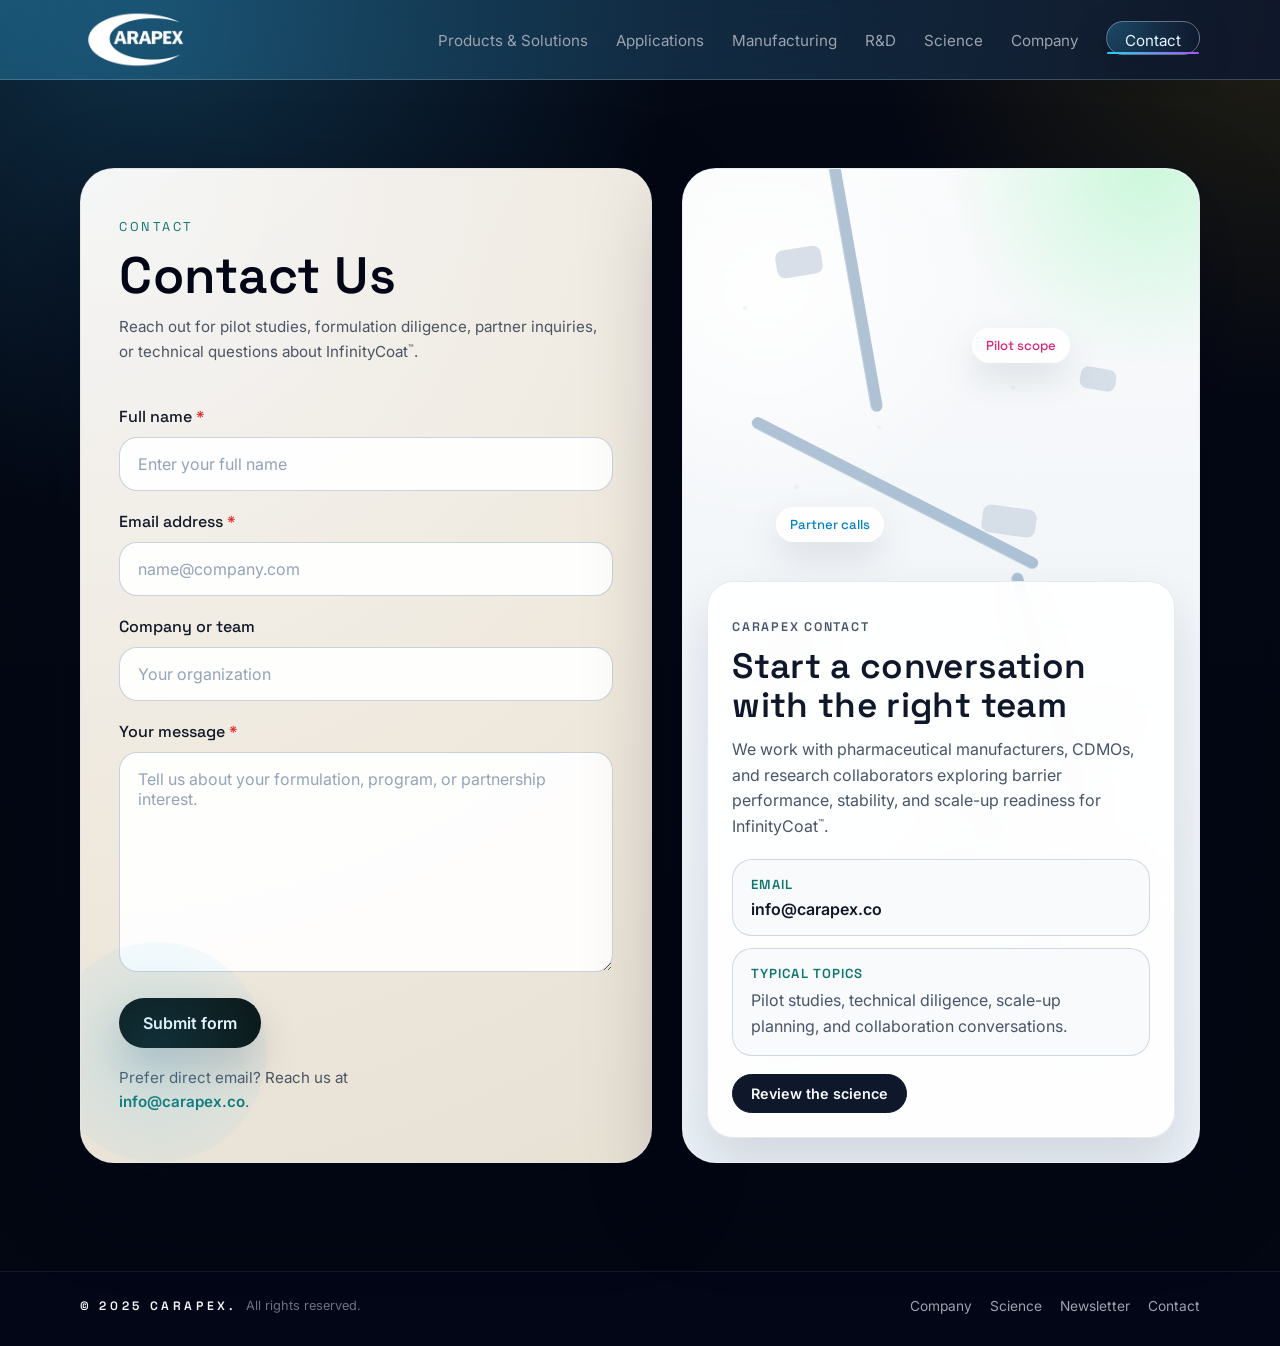
==== contact.html @ 68fe7899 "feat: add standalone contact page" ====
<!DOCTYPE html>
<html lang="en">
<head>
  <meta charset="UTF-8" />
  <title>Contact Carapex</title>
  <meta name="viewport" content="width=device-width, initial-scale=1" />
  <meta
    name="description"
    content="Contact Carapex about InfinityCoat(TM), pilot studies, technical diligence, and partnership conversations."
  />
  <link rel="preconnect" href="https://fonts.googleapis.com" />
  <link rel="preconnect" href="https://fonts.gstatic.com" crossorigin />
  <link href="https://fonts.googleapis.com/css2?family=Space+Grotesk:wght@400;500;600;700&family=Inter:wght@400;500;600;700&display=swap" rel="stylesheet" />
  <link rel="stylesheet" href="styles.css" />
</head>
<body class="contact-page">
  <header class="site-header">
    <div class="header-inner">
      <a href="index.html#landing" class="brand">
        <img src="carapex_logoW.png" alt="Carapex logo" class="brand-mark" />
      </a>

      <nav class="main-nav" aria-label="Primary navigation">
        <button class="menu-toggle" aria-label="Toggle navigation" aria-expanded="false" aria-controls="primary-nav-links">
          <span></span>
          <span></span>
        </button>
        <ul class="nav-links" id="primary-nav-links">
          <li><a href="index.html#products">Products &amp; Solutions</a></li>
          <li><a href="index.html#applications">Applications</a></li>
          <li><a href="index.html#manufacturing">Manufacturing</a></li>
          <li><a href="index.html#rnd">R&amp;D</a></li>
          <li><a href="science.html">Science</a></li>
          <li><a href="index.html#company">Company</a></li>
          <li><a href="contact.html" class="nav-cta is-active" aria-current="page">Contact</a></li>
        </ul>
      </nav>
    </div>
  </header>

  <main>
    <section class="section contact-page-section">
      <div class="container">
        <div class="contact-page-shell">
          <article class="contact-form-panel">
            <p class="eyebrow">Contact</p>
            <h1>Contact Us</h1>
            <p class="section-lead">
              Reach out for pilot studies, formulation diligence, partner inquiries, or technical questions about
              InfinityCoat<span class="trademark">™</span>.
            </p>

            <form
              id="contact-form"
              class="contact-card-form"
              name="contact"
              method="POST"
              data-netlify="true"
              netlify-honeypot="bot-field"
            >
              <input type="hidden" name="form-name" value="contact" />
              <p class="visually-hidden">
                <label for="contact-bot-field">Do not fill out this field</label>
                <input id="contact-bot-field" name="bot-field" type="text" tabindex="-1" autocomplete="off" />
              </p>

              <div class="contact-form-grid">
                <div class="contact-field">
                  <label for="contact-name">Full name <span class="contact-required">*</span></label>
                  <input
                    id="contact-name"
                    name="full-name"
                    type="text"
                    required
                    placeholder="Enter your full name"
                    autocomplete="name"
                  />
                </div>

                <div class="contact-field">
                  <label for="contact-email">Email address <span class="contact-required">*</span></label>
                  <input
                    id="contact-email"
                    name="email"
                    type="email"
                    required
                    placeholder="name@company.com"
                    autocomplete="email"
                  />
                </div>

                <div class="contact-field">
                  <label for="contact-company">Company or team</label>
                  <input
                    id="contact-company"
                    name="company"
                    type="text"
                    placeholder="Your organization"
                    autocomplete="organization"
                  />
                </div>

                <div class="contact-field">
                  <label for="contact-message">Your message <span class="contact-required">*</span></label>
                  <textarea
                    id="contact-message"
                    name="message"
                    required
                    placeholder="Tell us about your formulation, program, or partnership interest."
                  ></textarea>
                </div>
              </div>

              <div class="contact-submit-row">
                <button type="submit" class="contact-submit">Submit form</button>
                <p class="contact-note">
                  Prefer direct email? Reach us at
                  <a href="mailto:info@carapex.co">info@carapex.co</a>.
                </p>
              </div>
            </form>
          </article>

          <aside class="contact-map-panel" aria-label="Contact details and inquiry coverage">
            <div class="contact-map-art" aria-hidden="true">
              <span class="contact-map-road road-a"></span>
              <span class="contact-map-road road-b"></span>
              <span class="contact-map-road road-c"></span>
              <span class="contact-map-road road-d"></span>
              <span class="contact-map-road road-e"></span>

              <span class="contact-map-block block-a"></span>
              <span class="contact-map-block block-b"></span>
              <span class="contact-map-block block-c"></span>
              <span class="contact-map-block block-d"></span>
              <span class="contact-map-block block-e"></span>
              <span class="contact-map-block block-f"></span>
              <span class="contact-map-block block-g"></span>
              <span class="contact-map-block block-h"></span>

              <span class="contact-map-chip chip-a">Pilot scope</span>
              <span class="contact-map-chip chip-b">Partner calls</span>
              <span class="contact-map-chip chip-c">Tech diligence</span>
              <span class="contact-map-chip chip-d">Formulation fit</span>
            </div>

            <div class="contact-map-overlay">
              <p class="contact-map-kicker">Carapex contact</p>
              <h2>Start a conversation with the right team</h2>
              <p>
                We work with pharmaceutical manufacturers, CDMOs, and research collaborators exploring barrier
                performance, stability, and scale-up readiness for InfinityCoat<span class="trademark">™</span>.
              </p>

              <div class="contact-detail-grid">
                <div class="contact-detail-card">
                  <span>Email</span>
                  <a href="mailto:info@carapex.co">info@carapex.co</a>
                </div>

                <div class="contact-detail-card">
                  <span>Typical topics</span>
                  <p>Pilot studies, technical diligence, scale-up planning, and collaboration conversations.</p>
                </div>
              </div>

              <a class="btn-outline contact-map-cta" href="science.html">Review the science</a>
            </div>
          </aside>
        </div>
      </div>
    </section>
  </main>

  <footer class="site-footer">
    <div class="container footer-inner">
      <div class="footer-brand">
        <span class="brand-wordmark">© 2025 Carapex.</span>
        <span class="footer-meta">All rights reserved.</span>
      </div>
      <div class="footer-links">
        <a href="index.html#company">Company</a>
        <a href="science.html">Science</a>
        <a href="index.html#newsletter">Newsletter</a>
        <a href="contact.html" aria-current="page">Contact</a>
      </div>
    </div>
  </footer>

  <script src="script.js"></script>
</body>
</html>
---- styles.css ----
/* ===== Root & Global ===== */

:root {
  --header-height: 80px;

  --bg-page: #0b1020;
  --bg-page-soft: #0f172a;
  --bg-section: #050816;
  --bg-section-soft: #0b1220;

  --bg-card: #020617;
  --bg-card-soft: rgba(15, 23, 42, 0.9);

  --border-subtle: rgba(148, 163, 184, 0.45);
  --border-strong: rgba(148, 163, 184, 0.7);

  --accent: #38bdf8;
  --accent-soft: rgba(56, 189, 248, 0.18);
  --accent-strong: #0ea5e9;

  --text-main: #e5e7eb;
  --text-muted: #9ca3af;
  --text-soft: #6b7280;

  --shadow-soft: 0 18px 45px rgba(15, 23, 42, 0.7);
  --shadow-hero: 0 40px 120px rgba(0, 0, 0, 0.9);

  --radius-lg: 32px;
  --radius-md: 20px;
  --radius-sm: 999px;

  --container-max: 1120px;

  --ease-out: cubic-bezier(0.16, 1, 0.3, 1);
  --ease-in-out: cubic-bezier(0.4, 0, 0.2, 1);
  --duration-fast: 160ms;
  --duration-med: 240ms;
  --duration-slow: 420ms;
}

*,
*::before,
*::after {
  box-sizing: border-box;
}

html,
body {
  margin: 0;
  padding: 0;
  scroll-behavior: smooth;
}

body {
  min-height: 100vh;
  font-family: "Inter", system-ui, -apple-system, BlinkMacSystemFont, sans-serif;
  color: var(--text-main);
  background: radial-gradient(circle at 0 0, #0b1f3b 0, #020617 55%, #000000 100%);
  padding-top: var(--header-height);
}

/* Utility */

/* ===== Micro-interactions ===== */

a,
button,
input {
  transition: transform var(--duration-med) var(--ease-out),
    box-shadow var(--duration-med) var(--ease-out),
    border-color var(--duration-med) var(--ease-out),
    background-color var(--duration-med) var(--ease-out),
    color var(--duration-fast) var(--ease-in-out),
    filter var(--duration-med) var(--ease-out);
}

:focus-visible {
  outline: 2px solid rgba(34, 211, 238, 0.65);
  outline-offset: 3px;
}

@media (hover: hover) and (pointer: fine) {
  .badge:hover {
    transform: translateY(-2px);
    border-color: rgba(226, 232, 240, 0.72);
    filter: brightness(1.06);
  }

  .card:hover {
    transform: translateY(-6px);
    border-color: rgba(34, 211, 238, 0.55);
    box-shadow: 0 22px 56px rgba(15, 23, 42, 0.78);
    filter: brightness(1.04);
  }

  .nav-cta:hover {
    transform: translateY(-1px);
    box-shadow: 0 14px 34px rgba(15, 23, 42, 0.84);
    border-color: rgba(226, 232, 240, 0.75);
    filter: brightness(1.05);
  }

  .hero-dot:hover {
    transform: scale(1.25);
    background: rgba(148, 163, 184, 0.6);
  }

  .btn-primary:hover {
    transform: translateY(-1px);
    filter: brightness(1.05);
  }

  .menu-toggle:hover {
    transform: translateY(-1px);
    border-color: rgba(226, 232, 240, 0.6);
  }

  .footer-links a:hover {
    color: #e5e7eb;
  }

  .contact-form input:hover {
    border-color: rgba(226, 232, 240, 0.7);
  }
}

.nav-links a.is-active {
  color: #e5e7eb;
}

.nav-links a.is-active::after {
  width: 100%;
}

.contact-form input:focus-visible {
  border-color: rgba(34, 211, 238, 0.75);
  box-shadow: 0 0 0 6px rgba(56, 189, 248, 0.14);
}

.btn-primary:active {
  transform: translateY(0);
  filter: brightness(0.98);
}

/* Reduce motion support */
@media (prefers-reduced-motion: reduce) {
  html,
  body {
    scroll-behavior: auto;
  }

  *,
  *::before,
  *::after {
    transition-duration: 1ms !important;
    animation-duration: 1ms !important;
    animation-iteration-count: 1 !important;
  }

  .hero-media,
  .immersive-media {
    --parallax-y: 0px !important;
    transform: scale(1.02) !important;
  }
}


.container {
  width: min(var(--container-max), 100% - 48px);
  margin: 0 auto;
}

.section {
  padding: 96px 0;
}

.section-soft {
  background: radial-gradient(circle at 0 0, rgba(56, 189, 248, 0.14), rgba(15, 23, 42, 0.96));
}

.section:not(.section-soft) {
  background: radial-gradient(circle at 100% 0, rgba(56, 189, 248, 0.12), rgba(2, 6, 23, 1));
}

.eyebrow {
  font-family: "Space Grotesk", system-ui, sans-serif;
  font-size: 0.8rem;
  letter-spacing: 0.19em;
  text-transform: uppercase;
  color: var(--accent);
  margin: 0 0 12px;
}

h1,
h2,
h3 {
  font-family: "Space Grotesk", system-ui, sans-serif;
  font-weight: 600;
  letter-spacing: 0.01em;
  margin: 0;
  color: #f9fafb;
}

h1 {
  font-size: clamp(2.6rem, 4vw, 3.4rem);
  line-height: 1.05;
}

h2 {
  font-size: clamp(1.9rem, 3vw, 2.4rem);
  line-height: 1.1;
}

h3 {
  font-size: 1.1rem;
}

p {
  margin: 0;
  color: var(--text-muted);
  line-height: 1.6;
}

.trademark {
  font-size: 0.6em;
  vertical-align: super;
}

/* ===== Header / Nav ===== */

.site-header {
  position: fixed;
  inset: 0 0 auto 0;
  height: var(--header-height);
  display: flex;
  align-items: center;
  z-index: 100;
  background: radial-gradient(circle at 0 0, rgba(56, 189, 248, 0.32), rgba(15, 23, 42, 0.98));
  backdrop-filter: blur(20px);
  border-bottom: 1px solid rgba(148, 163, 184, 0.35);
}

.header-inner {
  width: min(var(--container-max), 100% - 48px);
  margin: 0 auto;
  display: flex;
  align-items: center;
  justify-content: space-between;
}

.brand {
  display: inline-flex;
  align-items: center;
  gap: 10px;
  text-decoration: none;
}

.brand-mark {
  width: 112px;
  height: auto;
}

.brand-wordmark {
  font-family: "Space Grotesk", system-ui, sans-serif;
  font-weight: 600;
  letter-spacing: 0.3em;
  text-transform: uppercase;
  font-size: 0.76rem;
  color: #f9fafb;
}

.main-nav {
  display: flex;
  align-items: center;
  position: relative;
}

.nav-links {
  list-style: none;
  display: flex;
  gap: 28px;
  align-items: center;
  padding: 0;
  margin: 0;
}

.nav-links a {
  position: relative;
  text-decoration: none;
  font-size: 0.95rem;
  color: var(--text-muted);
  padding-bottom: 4px;
}

.nav-links a::after {
  content: "";
  position: absolute;
  left: 0;
  bottom: 0;
  width: 0;
  height: 2px;
  border-radius: 999px;
  background: linear-gradient(90deg, #22d3ee, #a855f7);
  transition: width 0.18s ease-out;
}

.nav-links a:hover::after,
.nav-links a:focus-visible::after {
  width: 100%;
}

.nav-links a:hover,
.nav-links a:focus-visible {
  color: #e5e7eb;
}

.nav-cta {
  padding: 9px 18px;
  border-radius: 999px;
  border: 1px solid rgba(148, 163, 184, 0.6);
  background: radial-gradient(circle at 0 0, rgba(56, 189, 248, 0.28), rgba(15, 23, 42, 0.98));
  box-shadow: 0 10px 28px rgba(15, 23, 42, 0.7);
  color: #e5f2ff !important;
}

/* Mobile menu toggle */

.menu-toggle {
  display: none;
  flex-direction: column;
  justify-content: center;
  gap: 5px;
  width: 36px;
  height: 36px;
  border-radius: 999px;
  border: 1px solid rgba(148, 163, 184, 0.45);
  background: rgba(15, 23, 42, 0.9);
  cursor: pointer;
  padding: 0;
}

.menu-toggle span {
  display: block;
  height: 2px;
  width: 18px;
  background: #f9fafb;
  border-radius: 999px;
}

/* ===== Landing Hero ===== */

.hero {
  position: relative;
  overflow: hidden;
}

.hero-landing {
  min-height: calc(100vh - var(--header-height));
  background: radial-gradient(circle at 0 0, rgba(56, 189, 248, 0.16), rgba(15, 23, 42, 1));
}

.hero-media {
  position: absolute;
  inset: 0;
  background-image: url("hero_chitin.png");
  background-size: cover;
  background-position: center;
  filter: saturate(1.05) contrast(1.05);
  --parallax-y: 0px;
  will-change: transform;
  transform: translate3d(0, var(--parallax-y), 0) scale(1.02);
  }

.hero-gradient {
  position: absolute;
  inset: 0;
  background:
    radial-gradient(circle at 0 0, rgba(34, 211, 238, 0.16), transparent 55%),
    linear-gradient(90deg, rgba(3, 7, 18, 0.9) 0%, rgba(15, 23, 42, 0.8) 40%, rgba(15, 23, 42, 0.24) 62%, rgba(15, 23, 42, 0.02) 78%);
}

.hero-inner {
  position: relative;
  z-index: 2;
  padding: 72px 0 164px;
  display: flex;
  align-items: center;
}

.hero-main {
  max-width: 540px;
}

.hero-lead {
  margin-top: 16px;
  font-size: 0.98rem;
  max-width: 520px;
}

.hero-badges {
  margin-top: 24px;
  display: flex;
  flex-wrap: wrap;
  gap: 10px;
}

.badge {
  font-size: 0.8rem;
  padding: 7px 12px;
  border-radius: 999px;
  border: 1px solid rgba(148, 163, 184, 0.55);
  background: radial-gradient(circle at 0 0, rgba(56, 189, 248, 0.18), rgba(15, 23, 42, 0.96));
  color: #e5f2ff;
}

/* Hero bottom panel */

.hero-bottom-panel {
  position: absolute;
  left: 0;
  right: 0;
  bottom: 24px;
  pointer-events: none;
}

.hero-bottom-inner {
  display: flex;
  gap: 20px;
  align-items: flex-end;
}

.hero-chip,
.hero-carousel {
  pointer-events: auto;
}

.hero-chip {
  flex: 0 0 32%;
  padding: 18px 18px 20px;
  border-radius: 18px;
  background: rgba(15, 23, 42, 0.96);
  border: 1px solid rgba(148, 163, 184, 0.55);
  box-shadow: var(--shadow-soft);
}

.chip-eyebrow {
  font-family: "Space Grotesk", system-ui, sans-serif;
  font-size: 0.75rem;
  letter-spacing: 0.18em;
  text-transform: uppercase;
  color: var(--accent);
  margin: 0 0 10px;
}

.chip-title {
  font-size: 1.05rem;
  margin: 0 0 4px;
}

.chip-meta {
  font-size: 0.8rem;
  color: var(--text-soft);
}

/* Hero carousel */

.hero-carousel {
  flex: 1;
  padding: 18px 22px 18px;
  border-radius: 20px;
  background: radial-gradient(circle at 0 0, rgba(56, 189, 248, 0.36), rgba(15, 23, 42, 0.96));
  border: 1px solid rgba(148, 163, 184, 0.6);
  box-shadow: var(--shadow-soft);
  position: relative;
  min-height: 138px;
  overflow: hidden;
}

.hero-slide {
  position: absolute;
  inset: 18px 22px 62px;
  opacity: 0;
  transform: translateY(10px);
  transition: opacity 260ms ease-out, transform 260ms ease-out;
}

.hero-slide.active {
  opacity: 1;
  transform: translateY(0);
}

.slide-kicker {
  font-size: 0.78rem;
  letter-spacing: 0.16em;
  text-transform: uppercase;
  color: rgba(226, 232, 240, 0.9);
  margin: 0 0 8px;
}

.hero-slide h3 {
  font-size: 1rem;
  margin-bottom: 4px;
}

.hero-slide p {
  font-size: 0.86rem;
  max-width: 580px;
}

.hero-dots {
  position: absolute;
  right: 18px;
  bottom: 12px;
  display: flex;
  gap: 6px;
}

.hero-dot {
  width: 8px;
  height: 8px;
  border-radius: 999px;
  border: none;
  padding: 0;
  cursor: pointer;
  background: rgba(148, 163, 184, 0.4);
}

.hero-dot.active {
  width: 18px;
  background: linear-gradient(90deg, #22d3ee, #a855f7);
}

/* Scroll indicator */

.scroll-indicator {
  position: absolute;
  left: 50%;
  bottom: 6px;
  transform: translateX(-50%);
  width: 38px;
  height: 54px;
  border-radius: 999px;
  border: 1px solid rgba(148, 163, 184, 0.55);
  box-shadow: 0 18px 40px rgba(0, 0, 0, 0.9);
  background:
    radial-gradient(circle at 50% 0, rgba(56, 189, 248, 0.46), transparent 60%),
    rgba(15, 23, 42, 1);
  display: flex;
  align-items: flex-end;
  justify-content: center;
  text-decoration: none;
}

.scroll-indicator::after {
  content: "";
  width: 9px;
  height: 9px;
  margin-bottom: 10px;
  border-left: 1px solid rgba(148, 163, 184, 0.9);
  border-bottom: 1px solid rgba(148, 163, 184, 0.9);
  transform: rotate(-45deg);
}

/* ===== Section headers & cards ===== */

.section-header {
  text-align: center;
  max-width: 640px;
  margin: 0 auto 40px;
}

.section-header.left {
  text-align: left;
  margin-left: 0;
}

.section-lead {
  margin-top: 12px;
  font-size: 0.95rem;
}

.card-grid {
  display: grid;
  gap: 22px;
}

.card-grid.three-up {
  grid-template-columns: repeat(3, minmax(0, 1fr));
}

.card-grid.four-up {
  grid-template-columns: repeat(4, minmax(0, 1fr));
}

.card {
  will-change: transform;
  padding: 20px 20px 22px;
  border-radius: 20px;
  background: radial-gradient(circle at 0 0, rgba(56, 189, 248, 0.16), rgba(15, 23, 42, 0.96));
  border: 1px solid rgba(148, 163, 184, 0.5);
  box-shadow: 0 16px 40px rgba(15, 23, 42, 0.65);
}

.card h3 {
  margin-bottom: 8px;
}

.card p {
  font-size: 0.9rem;
}

.card ul {
  margin: 14px 0 0;
  padding-left: 18px;
  font-size: 0.86rem;
  color: var(--text-muted);
}

.card li + li {
  margin-top: 4px;
}

/* ===== Immersive stacked heroes (Manufacturing & R&D) ===== */

.stack-section {
  position: relative;
  min-height: calc((100vh - var(--header-height)) * 2);
  background: radial-gradient(circle at 0 0, rgba(56, 189, 248, 0.12), rgba(2, 6, 23, 1));
}

/* Anchor points so the nav can jump to Manufacturing vs R&D within the stack */
.stack-anchor {
  position: absolute;
  left: 0;
  top: 0;
  width: 1px;
  height: 1px;
}

.stack-anchor--second {
  top: calc(100vh - var(--header-height));
}

.stack-pinner {
  position: sticky;
  top: var(--header-height);
  height: calc(100vh - var(--header-height));
  overflow: hidden;
}

.stack-panel {
  position: absolute;
  inset: 0;
  height: 100%;
  width: 100%;
  display: flex;
  align-items: center;
  justify-content: center;
}

.manufacturing-hero {
  z-index: 1;
}

.rnd-hero {
  z-index: 2;
  transform: translateY(100%);
}

.immersive-hero {
  overflow: hidden;
}

.immersive-media {
  position: absolute;
  inset: 0;
  background-size: cover;
  background-position: center;
  filter: saturate(1.05) contrast(1.05);
  --parallax-y: 0px;
  will-change: transform;
  transform: translate3d(0, var(--parallax-y), 0) scale(1.02);
  }

.manufacturing-media {
  background-image: url("group.png");
}

.rnd-media {
  background-image: url("peter.png");
}

.immersive-overlay {
  position: relative;
  width: min(var(--container-max), 100% - 48px);
  margin: 0 auto;
  border-radius: var(--radius-lg);
  background:
    radial-gradient(circle at 0 0, rgba(56, 189, 248, 0.2), transparent 55%),
    linear-gradient(90deg, rgba(2, 6, 23, 0.96) 0%, rgba(2, 6, 23, 0.88) 40%, rgba(15, 23, 42, 0.24) 72%, rgba(15, 23, 42, 0.02) 86%);
  border: 1px solid rgba(148, 163, 184, 0.55);
  box-shadow: var(--shadow-hero);
  overflow: hidden;
}

.immersive-content {
  padding: 58px 60px;
  max-width: 580px;
}

.hero-list {
  margin-top: 18px;
  padding-left: 18px;
  font-size: 0.9rem;
}

.hero-list li + li {
  margin-top: 4px;
}

/* ===== Company ===== */

.company {
  background: radial-gradient(circle at 0 0, rgba(56, 189, 248, 0.16), rgba(15, 23, 42, 1));
}

.company-layout {
  display: grid;
  grid-template-columns: minmax(0, 2.2fr) minmax(0, 1.4fr);
  gap: 36px;
}

.company-main .section-lead + .section-lead {
  margin-top: 10px;
}


/* Collaborations (Company) */

.collab-block {
  margin-top: 26px;
  padding-top: 18px;
  border-top: 1px solid rgba(148, 163, 184, 0.22);
}

.collab-kicker {
  margin: 0 0 12px;
  font-size: 0.78rem;
  letter-spacing: 0.16em;
  text-transform: uppercase;
  color: rgba(148, 163, 184, 0.92);
}

.collab-grid {
  display: grid;
  grid-template-columns: repeat(auto-fit, minmax(240px, 1fr));
  gap: 14px;
}

.collab-card {
  padding: 14px 16px;
  border-radius: 22px;
  background: rgba(2, 6, 23, 0.62);
  border: 1px solid rgba(148, 163, 184, 0.45);
  box-shadow: var(--shadow-soft);
  transition: transform 180ms ease, border-color 180ms ease, box-shadow 180ms ease;
  display: flex;
  align-items: center;
  justify-content: center;
  overflow: hidden;
}

.collab-card img {
  width: 100%;
  height: 86px;
  object-fit: contain;
  border-radius: 16px;
  filter: saturate(0.98) contrast(1.04) brightness(0.98);
}

@media (hover: hover) and (pointer: fine) {
  .collab-card:hover {
    transform: translateY(-4px);
    border-color: rgba(56, 189, 248, 0.65);
    box-shadow: 0 22px 52px rgba(8, 47, 73, 0.55);
    filter: brightness(1.03);
  }
}

.company-panel {
  padding: 20px 20px 24px;
  border-radius: 22px;
  background: radial-gradient(circle at 0 0, rgba(56, 189, 248, 0.18), rgba(15, 23, 42, 0.96));
  border: 1px solid rgba(148, 163, 184, 0.55);
  box-shadow: var(--shadow-soft);
  font-size: 0.92rem;
}

.company-panel p + p {
  margin-top: 10px;
}

.company-contact {
  margin-top: 18px;
  padding-top: 16px;
  border-top: 1px solid rgba(148, 163, 184, 0.25);
  display: flex;
  flex-direction: column;
  gap: 10px;
}

.company-contact-label {
  margin: 0;
  font-size: 0.78rem;
  letter-spacing: 0.16em;
  text-transform: uppercase;
  color: rgba(148, 163, 184, 0.9);
}

.company-contact-link {
  color: #e2f7ff;
  text-decoration: none;
  font-weight: 600;
}

.company-contact-link:hover {
  text-decoration: underline;
}

.company-actions {
  display: flex;
  gap: 10px;
  flex-wrap: wrap;
  margin-top: 6px;
}

.btn-outline {
  padding: 10px 18px;
  border-radius: 999px;
  border: 1px solid rgba(148, 163, 184, 0.7);
  background: rgba(2, 6, 23, 0.15);
  color: #e5f2ff;
  text-decoration: none;
  font-weight: 600;
  font-size: 0.9rem;
  display: inline-flex;
  align-items: center;
  justify-content: center;
  cursor: pointer;
}

.btn-outline:hover {
  background: rgba(56, 189, 248, 0.1);
  border-color: rgba(56, 189, 248, 0.75);
}

.btn-primary.btn-small,
.btn-outline.btn-small {
  padding: 9px 14px;
  font-size: 0.85rem;
}

.team-block {
  margin-top: 56px;
}

.team-heading {
  display: flex;
  align-items: flex-end;
  justify-content: space-between;
  gap: 18px;
  margin-bottom: 18px;
}

.team-heading h3 {
  margin: 0;
  font-size: 1.6rem;
  letter-spacing: -0.02em;
}

.team-grid {
  display: grid;
  grid-template-columns: repeat(4, minmax(0, 1fr));
  gap: 16px;
}

.team-card {
  border-radius: 22px;
  overflow: hidden;
  background: rgba(2, 6, 23, 0.65);
  border: 1px solid rgba(148, 163, 184, 0.45);
  box-shadow: var(--shadow-soft);
  transition: transform 180ms ease, border-color 180ms ease, box-shadow 180ms ease;
}

.team-card:hover {
  transform: translateY(-4px);
  border-color: rgba(56, 189, 248, 0.65);
  box-shadow: 0 22px 52px rgba(8, 47, 73, 0.55);
}

.team-photo {
  position: relative;
  aspect-ratio: 4 / 5;
  background: radial-gradient(circle at 30% 20%, rgba(56, 189, 248, 0.22), rgba(2, 6, 23, 0.9));
}

.team-photo img {
  width: 100%;
  height: 100%;
  object-fit: cover;
  object-position: var(--pos, 50% 58%);
  filter: saturate(0.92) contrast(1.05) brightness(0.98);
  transform: scale(1.02);
}

.team-photo::after {
  content: "";
  position: absolute;
  inset: 0;
  background: linear-gradient(180deg, rgba(2, 6, 23, 0.08) 0%, rgba(2, 6, 23, 0.35) 100%);
}

.team-meta {
  position: relative;
  padding: 14px 16px 16px;
  display: flex;
  flex-direction: column;
  gap: 4px;
}

.team-name {
  margin: 0;
  font-weight: 600;
  color: #f1f5f9;
  font-size: 0.98rem;
}

.team-role {
  margin: 0;
  font-size: 0.78rem;
  letter-spacing: 0.14em;
  text-transform: uppercase;
  color: rgba(148, 163, 184, 0.9);
}

/* ===== Newsletter ===== */

.newsletter {
  background: radial-gradient(circle at 0 0, rgba(56, 189, 248, 0.18), rgba(15, 23, 42, 1));
}

.newsletter-layout {
  display: flex;
  align-items: center;
  justify-content: space-between;
  gap: 34px;
}

.newsletter-main {
  max-width: 560px;
}

.newsletter-form {
  width: min(520px, 100%);
}

.newsletter-fields {
  display: flex;
  gap: 12px;
  align-items: center;
}

.newsletter-form input {
  flex: 1;
  min-width: 220px;
  padding: 11px 14px;
  border-radius: 999px;
  border: 1px solid rgba(148, 163, 184, 0.7);
  background: rgba(15, 23, 42, 0.92);
  color: #e5f2ff;
  font-size: 0.9rem;
}

.newsletter-form input::placeholder {
  color: rgba(148, 163, 184, 0.9);
}

.newsletter-note {
  margin-top: 10px;
  font-size: 0.8rem;
  color: rgba(148, 163, 184, 0.88);
}

.btn-primary {
  padding: 10px 18px;
  border-radius: 999px;
  border: none;
  cursor: pointer;
  background: linear-gradient(135deg, #22d3ee, #a855f7);
  color: #0b1020;
  font-weight: 600;
  font-size: 0.9rem;
  box-shadow: 0 18px 40px rgba(8, 47, 73, 0.9);
}

/* ===== Footer ===== */

.site-footer {
  padding: 26px 0 32px;
  background: #020617;
  border-top: 1px solid rgba(15, 23, 42, 1);
}

.footer-inner {
  display: flex;
  align-items: center;
  justify-content: space-between;
  gap: 24px;
}

.footer-brand {
  display: flex;
  flex-wrap: wrap;
  gap: 10px;
  align-items: baseline;
}

.footer-meta {
  font-size: 0.8rem;
  color: var(--text-soft);
}

.footer-links {
  display: flex;
  gap: 18px;
}

.footer-links a {
  text-decoration: none;
  font-size: 0.86rem;
  color: var(--text-muted);
}

/* ===== Accessibility helpers ===== */

.visually-hidden {
  position: absolute;
  width: 1px;
  height: 1px;
  padding: 0;
  margin: -1px;
  overflow: hidden;
  clip: rect(0, 0, 0, 0);
  white-space: nowrap;
  border: 0;
}

/* ===== Science page ===== */

.science-page {
  --science-border: rgba(148, 163, 184, 0.28);
  --science-border-strong: rgba(125, 211, 252, 0.48);
  --science-gridline: rgba(125, 211, 252, 0.06);
  --science-text: #dbe7f5;
  --science-text-soft: #a9bbcf;
}

.science-page .science-hero,
.science-page #why-chitin,
.science-page #comparison,
.science-page #research-pillars,
.science-page #research-library,
.science-page #validation-status,
.science-page #references {
  position: relative;
  overflow: hidden;
}

.science-page .science-hero .container,
.science-page #why-chitin .container,
.science-page #comparison .container,
.science-page #research-pillars .container,
.science-page #research-library .container,
.science-page #validation-status .container,
.science-page #references .container {
  position: relative;
  z-index: 1;
}

.science-page .science-hero {
  background:
    radial-gradient(circle at 0 0, rgba(56, 189, 248, 0.22), transparent 38%),
    linear-gradient(180deg, rgba(2, 6, 23, 0.98), rgba(1, 4, 14, 0.94));
}

.science-page .science-hero::before {
  content: "";
  position: absolute;
  inset: 0;
  background:
    repeating-linear-gradient(90deg, transparent 0 72px, var(--science-gridline) 72px 73px),
    repeating-linear-gradient(180deg, transparent 0 72px, var(--science-gridline) 72px 73px);
  opacity: 0.65;
  pointer-events: none;
}

.science-page .science-hero::after,
.science-page #research-library::before,
.science-page #validation-status::before {
  content: "";
  position: absolute;
  inset: auto;
  width: 420px;
  height: 420px;
  border-radius: 50%;
  background: radial-gradient(circle, rgba(34, 211, 238, 0.12), transparent 68%);
  filter: blur(10px);
  pointer-events: none;
}

.science-page .science-hero::after {
  top: -140px;
  right: -90px;
}

.science-page #research-library::before {
  top: 90px;
  right: -180px;
}

.science-page #validation-status::before {
  bottom: -180px;
  left: -120px;
}

.science-page .science-hero h1,
.science-page .science-hero .section-lead,
.science-page .science-hero p:not(.eyebrow) {
  max-width: 72ch;
}

.science-page .science-hero .section-lead {
  font-size: 1.02rem;
  color: var(--science-text);
}

.science-page .science-hero p:not(.eyebrow) {
  color: var(--science-text-soft);
}

.science-page .science-evidence-strip {
  display: grid;
  grid-template-columns: repeat(3, minmax(0, 1fr));
  gap: 18px;
  margin-top: 34px;
}

.science-page .science-evidence-card,
.science-page .science-card,
.science-page .library-entry {
  position: relative;
  overflow: hidden;
  transition: transform var(--duration-med) var(--ease-out),
    border-color var(--duration-med) var(--ease-out),
    box-shadow var(--duration-med) var(--ease-out),
    filter var(--duration-med) var(--ease-out);
}

.science-page .science-evidence-card {
  padding: 24px 22px;
  border-radius: 26px;
  background:
    linear-gradient(180deg, rgba(9, 18, 37, 0.96), rgba(2, 8, 20, 0.96)),
    radial-gradient(circle at 0 0, rgba(56, 189, 248, 0.16), transparent 55%);
  border: 1px solid var(--science-border);
  box-shadow: 0 22px 52px rgba(2, 8, 20, 0.6);
}

.science-page .science-evidence-card::before,
.science-page .science-card::before,
.science-page .library-entry::before {
  content: "";
  position: absolute;
  inset: 0 0 auto;
  height: 1px;
  background: linear-gradient(90deg, rgba(34, 211, 238, 0), rgba(34, 211, 238, 0.82), rgba(34, 211, 238, 0));
}

.science-page .science-evidence-card h2 {
  font-size: 1rem;
  letter-spacing: 0.08em;
  text-transform: uppercase;
  margin-bottom: 12px;
}

.science-page .science-evidence-card p,
.science-page .science-card p,
.science-page .science-card li,
.science-page .comparison-matrix td,
.science-page .library-entry p,
.science-page .library-entry li,
.science-page .references-list li {
  color: var(--science-text-soft);
}

.science-page .science-evidence-card span,
.science-page .science-card span,
.science-page .comparison-matrix span,
.science-page .library-entry span {
  color: #7dd3fc;
}

.science-page .science-mechanism {
  margin: 36px 0 0;
  padding: 30px;
  border-radius: 32px;
  border: 1px solid var(--science-border);
  background:
    linear-gradient(145deg, rgba(8, 17, 34, 0.96), rgba(2, 8, 20, 0.95)),
    radial-gradient(circle at 100% 0, rgba(34, 211, 238, 0.12), transparent 50%);
  box-shadow: 0 32px 72px rgba(2, 8, 20, 0.62);
  display: grid;
  grid-template-columns: minmax(0, 1.15fr) minmax(280px, 0.85fr);
  gap: 22px 28px;
  align-items: start;
}

.science-page .science-mechanism > * {
  min-width: 0;
}

.science-page .mechanism-shell {
  position: relative;
  min-height: 320px;
  display: grid;
  place-items: center;
  padding: 28px;
  border-radius: 28px;
  background:
    linear-gradient(180deg, rgba(10, 18, 38, 0.94), rgba(3, 9, 21, 0.96)),
    repeating-linear-gradient(90deg, transparent 0 28px, var(--science-gridline) 28px 29px),
    repeating-linear-gradient(180deg, transparent 0 28px, var(--science-gridline) 28px 29px);
  border: 1px solid rgba(148, 163, 184, 0.22);
}

.science-page .mechanism-shell::before {
  content: "";
  position: absolute;
  inset: 12% 18%;
  border: 1px dashed rgba(125, 211, 252, 0.18);
  border-radius: 50%;
}

.science-page .mechanism-barrier {
  position: relative;
  width: min(340px, 100%);
  aspect-ratio: 1;
  border-radius: 50%;
  display: grid;
  place-items: center;
  padding: 34px;
  border: 1px dashed rgba(125, 211, 252, 0.42);
  background:
    radial-gradient(circle, rgba(56, 189, 248, 0.18), rgba(8, 17, 34, 0.18) 60%, rgba(2, 8, 20, 0.05) 100%);
  box-shadow: inset 0 0 0 24px rgba(14, 165, 233, 0.08), 0 28px 60px rgba(2, 8, 20, 0.4);
}

.science-page .mechanism-barrier p,
.science-page .mechanism-core p {
  font-family: "Space Grotesk", system-ui, sans-serif;
  letter-spacing: 0.05em;
  text-align: center;
}

.science-page .mechanism-barrier > p {
  font-size: 0.8rem;
  text-transform: uppercase;
  color: #dff4ff;
}

.science-page .mechanism-core {
  width: 56%;
  aspect-ratio: 1;
  border-radius: 50%;
  display: grid;
  place-items: center;
  padding: 20px;
  border: 1px solid rgba(148, 163, 184, 0.3);
  background: linear-gradient(180deg, rgba(15, 23, 42, 0.96), rgba(30, 41, 59, 0.9));
  box-shadow: 0 18px 38px rgba(2, 8, 20, 0.42);
}

.science-page .mechanism-core p {
  font-size: 0.74rem;
  color: var(--text-main);
}

.science-page .mechanism-flows {
  display: grid;
  gap: 14px;
}

.science-page .mechanism-flow {
  position: relative;
  padding: 18px 18px 18px 52px;
  border-radius: 22px;
  background: rgba(7, 16, 34, 0.9);
  border: 1px solid rgba(148, 163, 184, 0.24);
}

.science-page .mechanism-flow::before {
  content: "";
  position: absolute;
  left: 20px;
  top: 23px;
  width: 14px;
  height: 14px;
  border-top: 2px solid rgba(34, 211, 238, 0.9);
  border-right: 2px solid rgba(34, 211, 238, 0.9);
  transform: rotate(45deg);
}

.science-page .mechanism-flow p:first-child {
  font-family: "Space Grotesk", system-ui, sans-serif;
  font-size: 0.78rem;
  letter-spacing: 0.12em;
  text-transform: uppercase;
  color: rgba(191, 219, 254, 0.9);
}

.science-page .mechanism-flow p:last-child {
  margin-top: 8px;
  color: var(--science-text);
  font-size: 0.94rem;
}

.science-page .mechanism-legend,
.science-page .science-mechanism figcaption {
  grid-column: 1 / -1;
}

.science-page .mechanism-legend {
  padding: 16px 18px;
  border-radius: 20px;
  border: 1px solid rgba(148, 163, 184, 0.2);
  background: rgba(2, 8, 20, 0.58);
  color: var(--science-text-soft);
}

.science-page .mechanism-legend strong {
  color: #f8fafc;
}

.science-page .science-mechanism figcaption {
  font-size: 0.82rem;
  color: rgba(148, 163, 184, 0.9);
}

.science-page .science-grid {
  display: grid;
  grid-template-columns: repeat(auto-fit, minmax(240px, 1fr));
  gap: 18px;
  margin-top: 32px;
}

.science-page .science-card {
  padding: 24px 22px;
  border-radius: 24px;
  border: 1px solid var(--science-border);
  background:
    linear-gradient(180deg, rgba(8, 16, 33, 0.92), rgba(2, 8, 20, 0.94)),
    radial-gradient(circle at 100% 0, rgba(34, 211, 238, 0.08), transparent 42%);
  box-shadow: 0 18px 48px rgba(2, 8, 20, 0.54);
}

.science-page .science-card h3 {
  margin-bottom: 10px;
}

.science-page .science-card ul {
  margin: 0;
  padding-left: 18px;
  display: grid;
  gap: 8px;
}

.science-page #research-pillars .science-card h3 {
  font-size: 1rem;
}

.science-page .comparison-matrix {
  margin-top: 30px;
  padding: 10px;
  border-radius: 30px;
  border: 1px solid var(--science-border);
  background:
    linear-gradient(180deg, rgba(7, 14, 30, 0.95), rgba(2, 8, 20, 0.96)),
    radial-gradient(circle at 0 0, rgba(34, 211, 238, 0.1), transparent 35%);
  box-shadow: 0 28px 70px rgba(2, 8, 20, 0.62);
  overflow-x: auto;
  -webkit-overflow-scrolling: touch;
}

.science-page .comparison-matrix table {
  width: 100%;
  min-width: 860px;
  border-collapse: separate;
  border-spacing: 0;
}

.science-page .comparison-matrix th,
.science-page .comparison-matrix td {
  padding: 16px 18px;
  border-bottom: 1px solid rgba(148, 163, 184, 0.16);
  vertical-align: top;
  text-align: left;
}

.science-page .comparison-matrix thead th {
  font-family: "Space Grotesk", system-ui, sans-serif;
  font-size: 0.76rem;
  letter-spacing: 0.14em;
  text-transform: uppercase;
  color: rgba(191, 219, 254, 0.92);
  background: rgba(12, 24, 45, 0.9);
}

.science-page .comparison-matrix thead th:first-child {
  border-top-left-radius: 20px;
}

.science-page .comparison-matrix thead th:last-child {
  border-top-right-radius: 20px;
}

.science-page .comparison-matrix tbody th {
  position: sticky;
  left: 0;
  width: 19ch;
  min-width: 19ch;
  background: linear-gradient(180deg, rgba(8, 16, 33, 0.98), rgba(4, 10, 23, 0.98));
  color: #f8fafc;
  box-shadow: 1px 0 0 rgba(148, 163, 184, 0.16);
}

.science-page .comparison-matrix tbody td:last-child {
  color: #dff4ff;
  font-weight: 500;
}

.science-page .comparison-matrix tbody tr:last-child th,
.science-page .comparison-matrix tbody tr:last-child td {
  border-bottom: none;
}

.science-page .research-library-list {
  display: grid;
  gap: 22px;
  margin-top: 32px;
}

.science-page .library-entry {
  display: grid;
  grid-template-columns: minmax(0, 1.3fr) minmax(320px, 0.92fr);
  gap: 16px 24px;
  align-items: start;
  padding: 28px;
  border-radius: 30px;
  border: 1px solid var(--science-border);
  background:
    linear-gradient(180deg, rgba(8, 16, 33, 0.96), rgba(2, 8, 20, 0.95)),
    radial-gradient(circle at 100% 0, rgba(34, 211, 238, 0.09), transparent 45%);
  box-shadow: 0 26px 68px rgba(2, 8, 20, 0.58);
}

.science-page .library-entry > .eyebrow {
  grid-column: 1 / -1;
  margin-bottom: 0;
}

.science-page .library-entry > h3,
.science-page .library-entry > .library-takeaway,
.science-page .library-entry > .library-support,
.science-page .library-entry > ul {
  grid-column: 1 / 2;
}

.science-page .library-entry > ul {
  margin: 0;
  padding: 0;
  list-style: none;
  display: grid;
  gap: 10px;
}

.science-page .library-entry > ul li {
  position: relative;
  padding-left: 18px;
}

.science-page .library-entry > ul li::before {
  content: "";
  position: absolute;
  left: 0;
  top: 0.72em;
  width: 8px;
  height: 1px;
  background: rgba(125, 211, 252, 0.85);
}

.science-page .library-entry strong {
  color: #f8fafc;
}

.science-page .library-entry object {
  grid-column: 2 / 3;
  grid-row: 2 / span 4;
  display: block;
  width: 100%;
  min-height: 420px;
  border-radius: 24px;
  border: 1px solid rgba(148, 163, 184, 0.22);
  background:
    linear-gradient(180deg, rgba(17, 24, 39, 0.98), rgba(2, 8, 20, 0.98)),
    linear-gradient(90deg, rgba(125, 211, 252, 0.12), rgba(125, 211, 252, 0));
  box-shadow: inset 0 0 0 1px rgba(255, 255, 255, 0.03), 0 20px 48px rgba(2, 8, 20, 0.4);
}

.science-page .library-entry object p {
  margin: 0;
  padding: 14px;
}

.science-page .library-entry object a,
.science-page .library-entry > .library-actions a {
  display: inline-flex;
  align-items: center;
  justify-content: center;
  padding: 11px 16px;
  border-radius: 999px;
  border: 1px solid rgba(125, 211, 252, 0.42);
  background: linear-gradient(135deg, rgba(34, 211, 238, 0.18), rgba(8, 47, 73, 0.3));
  box-shadow: 0 14px 32px rgba(8, 47, 73, 0.35);
  color: #e6f8ff;
  font-weight: 600;
  text-decoration: none;
}

.science-page .library-entry > .library-actions {
  grid-column: 2 / 3;
  margin: 0;
}

.science-page .validation-grid {
  grid-template-columns: repeat(2, minmax(0, 1fr));
}

.science-page .validation-card--supported {
  border-color: rgba(134, 239, 172, 0.22);
}

.science-page .validation-card--in-progress {
  border-color: rgba(252, 211, 77, 0.22);
}

.science-page .validation-card--standard {
  grid-column: 1 / -1;
  display: flex;
  align-items: center;
  min-height: auto;
  padding-top: 20px;
  padding-bottom: 20px;
  background:
    linear-gradient(180deg, rgba(8, 16, 33, 0.78), rgba(2, 8, 20, 0.86)),
    radial-gradient(circle at 100% 0, rgba(34, 211, 238, 0.06), transparent 45%);
}

.science-page .references-list {
  margin: 28px 0 20px;
  padding: 0;
  list-style: none;
  display: grid;
  gap: 14px;
  counter-reset: science-reference;
}

.science-page .references-list li {
  position: relative;
  counter-increment: science-reference;
  padding: 16px 18px 16px 62px;
  border-radius: 22px;
  border: 1px solid rgba(148, 163, 184, 0.18);
  background: rgba(7, 14, 30, 0.72);
}

.science-page .references-list li::before {
  content: counter(science-reference, decimal-leading-zero);
  position: absolute;
  left: 18px;
  top: 17px;
  font-family: "Space Grotesk", system-ui, sans-serif;
  font-size: 0.72rem;
  letter-spacing: 0.16em;
  color: #7dd3fc;
}

.contact-page {
  background:
    radial-gradient(circle at 12% 0, rgba(56, 189, 248, 0.22), rgba(2, 6, 23, 0) 30%),
    radial-gradient(circle at 100% 0, rgba(250, 204, 21, 0.12), rgba(2, 6, 23, 0) 22%),
    linear-gradient(180deg, #040814 0%, #030712 100%);
}

.contact-page .section {
  background: none;
}

.contact-page-section {
  position: relative;
  padding: 88px 0 108px;
}

.contact-page-shell {
  display: grid;
  grid-template-columns: minmax(0, 1.05fr) minmax(0, 0.95fr);
  gap: 30px;
  align-items: stretch;
}

.contact-form-panel,
.contact-map-panel {
  min-height: 760px;
}

.contact-form-panel {
  position: relative;
  overflow: hidden;
  padding: 48px clamp(24px, 3vw, 54px);
  border-radius: 34px;
  background:
    radial-gradient(circle at 0 0, rgba(255, 255, 255, 0.96), rgba(244, 238, 227, 0.98) 56%, rgba(236, 229, 216, 0.98) 100%);
  border: 1px solid rgba(229, 231, 235, 0.8);
  box-shadow: 0 34px 90px rgba(2, 6, 23, 0.42);
}

.contact-form-panel::before {
  content: "";
  position: absolute;
  inset: auto auto 0 -6%;
  width: 220px;
  height: 220px;
  border-radius: 999px;
  background: radial-gradient(circle, rgba(56, 189, 248, 0.18), rgba(56, 189, 248, 0));
  pointer-events: none;
}

.contact-form-panel .eyebrow {
  color: #0f766e;
}

.contact-form-panel h1 {
  color: #020617;
}

.contact-form-panel .section-lead,
.contact-form-panel p {
  color: #4b5563;
}

.contact-card-form {
  margin-top: 42px;
}

.contact-form-grid {
  display: grid;
  gap: 20px;
}

.contact-field {
  display: flex;
  flex-direction: column;
  gap: 10px;
}

.contact-field label {
  font-family: "Space Grotesk", system-ui, sans-serif;
  font-size: 1rem;
  font-weight: 500;
  color: #111827;
}

.contact-required {
  color: #dc2626;
}

.contact-field input,
.contact-field textarea {
  width: 100%;
  padding: 16px 18px;
  border-radius: 18px;
  border: 1px solid rgba(148, 163, 184, 0.5);
  background: rgba(255, 255, 255, 0.92);
  color: #0f172a;
  font: inherit;
  box-shadow: inset 0 1px 0 rgba(255, 255, 255, 0.35);
  transition: border-color var(--duration-med) var(--ease-out),
    box-shadow var(--duration-med) var(--ease-out),
    transform var(--duration-med) var(--ease-out);
}

.contact-field textarea {
  min-height: 220px;
  resize: vertical;
}

.contact-field input::placeholder,
.contact-field textarea::placeholder {
  color: #94a3b8;
}

.contact-field input:hover,
.contact-field textarea:hover {
  border-color: rgba(30, 41, 59, 0.32);
}

.contact-field input:focus-visible,
.contact-field textarea:focus-visible {
  outline: none;
  border-color: rgba(14, 116, 144, 0.72);
  box-shadow: 0 0 0 5px rgba(15, 118, 110, 0.12);
}

.contact-submit-row {
  display: flex;
  align-items: center;
  justify-content: space-between;
  gap: 18px;
  flex-wrap: wrap;
  margin-top: 26px;
}

.contact-submit {
  padding: 15px 24px;
  border: 0;
  border-radius: 999px;
  background: #09110f;
  color: #f8fafc;
  font: inherit;
  font-weight: 600;
  cursor: pointer;
  box-shadow: 0 20px 40px rgba(15, 23, 42, 0.18);
}

.contact-submit:hover {
  background: #0f1b19;
}

.contact-note {
  max-width: 34ch;
  font-size: 0.95rem;
  color: #6b7280;
}

.contact-note a {
  color: #0f766e;
  text-decoration: none;
  font-weight: 600;
}

.contact-note a:hover {
  text-decoration: underline;
}

.contact-map-panel {
  position: relative;
  overflow: hidden;
  border-radius: 34px;
  border: 1px solid rgba(226, 232, 240, 0.55);
  background: linear-gradient(180deg, #f9fbfd 0%, #ecf2f8 100%);
  box-shadow: 0 34px 90px rgba(2, 6, 23, 0.34);
}

.contact-map-art {
  position: absolute;
  inset: 0;
  background:
    radial-gradient(circle at 16% 12%, rgba(255, 255, 255, 0.92), rgba(255, 255, 255, 0) 24%),
    radial-gradient(circle at 90% 0, rgba(187, 247, 208, 0.72), rgba(187, 247, 208, 0) 18%),
    linear-gradient(180deg, rgba(249, 250, 251, 0.92), rgba(235, 241, 247, 0.98));
}

.contact-map-art::before {
  content: "";
  position: absolute;
  inset: 0;
  background-image:
    radial-gradient(circle at 12% 14%, rgba(148, 163, 184, 0.14) 0 2px, transparent 2.5px),
    radial-gradient(circle at 22% 32%, rgba(148, 163, 184, 0.12) 0 2px, transparent 2.5px),
    radial-gradient(circle at 38% 26%, rgba(148, 163, 184, 0.12) 0 2px, transparent 2.5px),
    radial-gradient(circle at 64% 22%, rgba(148, 163, 184, 0.14) 0 2px, transparent 2.5px),
    radial-gradient(circle at 76% 48%, rgba(148, 163, 184, 0.12) 0 2px, transparent 2.5px),
    radial-gradient(circle at 18% 66%, rgba(148, 163, 184, 0.14) 0 2px, transparent 2.5px),
    radial-gradient(circle at 52% 72%, rgba(148, 163, 184, 0.12) 0 2px, transparent 2.5px),
    radial-gradient(circle at 84% 78%, rgba(148, 163, 184, 0.12) 0 2px, transparent 2.5px);
  opacity: 0.8;
}

.contact-map-road,
.contact-map-block,
.contact-map-chip {
  position: absolute;
}

.contact-map-road {
  border-radius: 999px;
  background: rgba(145, 171, 197, 0.7);
  box-shadow: inset 0 -1px 0 rgba(255, 255, 255, 0.25);
}

.contact-map-road.road-a {
  top: 10%;
  left: 6%;
  width: 54%;
  height: 12px;
  transform: rotate(80deg);
}

.contact-map-road.road-b {
  top: 32%;
  left: 10%;
  width: 62%;
  height: 12px;
  transform: rotate(27deg);
}

.contact-map-road.road-c {
  top: 52%;
  right: 5%;
  width: 48%;
  height: 12px;
  transform: rotate(74deg);
}

.contact-map-road.road-d {
  bottom: 16%;
  left: 12%;
  width: 66%;
  height: 12px;
  transform: rotate(-22deg);
}

.contact-map-road.road-e {
  top: 65%;
  left: 40%;
  width: 38%;
  height: 12px;
  transform: rotate(36deg);
}

.contact-map-block {
  background: rgba(203, 213, 225, 0.72);
  border-radius: 8px;
}

.contact-map-block.block-a {
  top: 8%;
  left: 18%;
  width: 46px;
  height: 28px;
  transform: rotate(-9deg);
}

.contact-map-block.block-b {
  top: 20%;
  right: 16%;
  width: 36px;
  height: 22px;
  transform: rotate(10deg);
}

.contact-map-block.block-c {
  top: 34%;
  left: 58%;
  width: 54px;
  height: 28px;
  transform: rotate(8deg);
}

.contact-map-block.block-d {
  top: 46%;
  left: 14%;
  width: 70px;
  height: 38px;
  transform: rotate(-12deg);
}

.contact-map-block.block-e {
  top: 54%;
  right: 14%;
  width: 40px;
  height: 28px;
  transform: rotate(6deg);
}

.contact-map-block.block-f {
  bottom: 28%;
  left: 46%;
  width: 64px;
  height: 36px;
  transform: rotate(-11deg);
}

.contact-map-block.block-g {
  bottom: 18%;
  left: 18%;
  width: 48px;
  height: 28px;
  transform: rotate(4deg);
}

.contact-map-block.block-h {
  bottom: 10%;
  right: 18%;
  width: 44px;
  height: 24px;
  transform: rotate(-8deg);
}

.contact-map-chip {
  padding: 9px 14px;
  border-radius: 999px;
  font-family: "Space Grotesk", system-ui, sans-serif;
  font-size: 0.82rem;
  font-weight: 500;
  background: rgba(255, 255, 255, 0.92);
  box-shadow: 0 16px 34px rgba(71, 85, 105, 0.14);
}

.contact-map-chip.chip-a {
  top: 16%;
  left: 56%;
  color: #db2777;
}

.contact-map-chip.chip-b {
  top: 34%;
  left: 18%;
  color: #0284c7;
}

.contact-map-chip.chip-c {
  bottom: 30%;
  right: 14%;
  color: #7c3aed;
}

.contact-map-chip.chip-d {
  bottom: 16%;
  left: 36%;
  color: #0f766e;
}

.contact-map-overlay {
  position: absolute;
  right: 24px;
  bottom: 24px;
  left: 24px;
  padding: 24px;
  border-radius: 26px;
  background: rgba(255, 255, 255, 0.92);
  backdrop-filter: blur(16px);
  border: 1px solid rgba(226, 232, 240, 0.88);
  box-shadow: 0 24px 50px rgba(15, 23, 42, 0.12);
}

.contact-map-kicker {
  margin-bottom: 10px;
  font-family: "Space Grotesk", system-ui, sans-serif;
  font-size: 0.78rem;
  font-weight: 600;
  letter-spacing: 0.14em;
  text-transform: uppercase;
  color: #0284c7;
}

.contact-map-overlay h2 {
  color: #0f172a;
  font-size: clamp(1.7rem, 2.8vw, 2.2rem);
}

.contact-map-overlay p {
  margin-top: 12px;
  color: #475569;
}

.contact-detail-grid {
  display: grid;
  gap: 12px;
  margin-top: 20px;
}

.contact-detail-card {
  padding: 16px 18px;
  border-radius: 20px;
  background: rgba(248, 250, 252, 0.96);
  border: 1px solid rgba(203, 213, 225, 0.92);
}

.contact-detail-card span {
  display: block;
  margin-bottom: 6px;
  font-family: "Space Grotesk", system-ui, sans-serif;
  font-size: 0.82rem;
  font-weight: 600;
  letter-spacing: 0.08em;
  text-transform: uppercase;
  color: #0f766e;
}

.contact-detail-card a {
  color: #0f172a;
  text-decoration: none;
  font-weight: 600;
}

.contact-detail-card a:hover {
  text-decoration: underline;
}

.contact-detail-card p {
  margin-top: 0;
  color: #475569;
}

.contact-map-cta {
  margin-top: 18px;
  width: fit-content;
  background: #0f172a;
  border-color: #0f172a;
  color: #f8fafc;
}

.contact-map-cta:hover {
  background: #111c32;
  border-color: #111c32;
}

@media (hover: hover) and (pointer: fine) {
  .science-page .science-evidence-card:hover,
  .science-page .science-card:hover,
  .science-page .library-entry:hover {
    transform: translateY(-4px);
    border-color: var(--science-border-strong);
    box-shadow: 0 30px 68px rgba(2, 8, 20, 0.74);
    filter: brightness(1.03);
  }

  .science-page .library-entry object a:hover,
  .science-page .library-entry > .library-actions a:hover {
    border-color: rgba(165, 243, 252, 0.82);
    transform: translateY(-1px);
  }
}

/* ===== Responsive ===== */

@media (max-width: 960px) {
  body {
    padding-top: 72px;
  }

  :root {
    --header-height: 72px;
  }

  .header-inner {
    width: min(var(--container-max), 100% - 32px);
  }

  .nav-links {
    position: absolute;
    inset: calc(100% + 10px) 0 auto auto;
    flex-direction: column;
    align-items: flex-end;
    padding: 14px 16px;
    border-radius: 18px;
    background: radial-gradient(circle at 0 0, rgba(56, 189, 248, 0.3), rgba(15, 23, 42, 0.98));
    border: 1px solid rgba(148, 163, 184, 0.7);
    box-shadow: 0 18px 40px rgba(15, 23, 42, 0.9);
    transform-origin: top right;
    transform: scale(0.96);
    opacity: 0;
    visibility: hidden;
    transition: opacity 160ms ease-out, transform 160ms ease-out;
  }

  .main-nav.open .nav-links {
    opacity: 1;
    visibility: visible;
    transform: scale(1);
  }

  .menu-toggle {
    display: inline-flex;
    margin-left: 12px;
  }

  .nav-links a {
    font-size: 0.9rem;
  }

  .hero-inner {
    padding: 72px 0 170px;
  }

  .hero-main {
    max-width: 100%;
  }

  .hero-bottom-inner {
    flex-direction: column;
    align-items: stretch;
  }

  .hero-chip {
    flex-basis: auto;
  }

  .hero-carousel {
    padding: 16px 16px 16px;
    min-height: 220px;
  }

  
  /* Mobile hero polish: prevent overlap by letting the bottom panel flow below the main copy */
  .hero-landing {
    min-height: calc(100svh - var(--header-height));
  }
  
  .hero-inner {
    padding: 72px 0 32px;
  }
  
  .hero-badges {
    gap: 8px;
    margin-top: 18px;
  }
  
  .badge {
    font-size: 0.78rem;
    padding: 6px 10px;
  }
  
  .hero-bottom-panel {
    position: relative;
    bottom: auto;
    margin-top: 18px;
    padding-bottom: 28px;
    pointer-events: auto;
  }
  
  .hero-bottom-inner {
    gap: 14px;
  }
  
  .hero-chip {
    padding: 16px 16px 18px;
  }
  
  .hero-slide {
    inset: 16px 16px 56px;
  }
  
  .hero-dots {
    right: 14px;
    bottom: 10px;
  }
.stack-panel {
    height: calc(100vh - var(--header-height));
  }

  .immersive-content {
    padding: 40px 26px;
  }

  .company-layout {
    grid-template-columns: minmax(0, 1fr);
  }

  .team-grid {
    grid-template-columns: repeat(2, minmax(0, 1fr));
  }

  .newsletter-layout {
    flex-direction: column;
    align-items: flex-start;
  }

  .newsletter-form {
    width: 100%;
  }

  .newsletter-fields {
    width: 100%;
  }

  .newsletter-fields input {
    flex: 1;
  }

  .science-page .science-evidence-strip {
    grid-template-columns: repeat(2, minmax(0, 1fr));
  }

  .science-page .science-evidence-card--featured {
    grid-column: 1 / -1;
  }

  .science-page .science-mechanism {
    grid-template-columns: minmax(0, 1fr);
  }

  .science-page .library-entry {
    grid-template-columns: minmax(0, 1fr);
  }

  .science-page .library-entry > h3,
  .science-page .library-entry > .library-takeaway,
  .science-page .library-entry > .library-support,
  .science-page .library-entry > ul,
  .science-page .library-entry > object,
  .science-page .library-entry > .library-actions {
    grid-column: 1 / -1;
  }

  .science-page .library-entry > object {
    grid-row: auto;
  }

  .science-page .validation-grid {
    grid-template-columns: minmax(0, 1fr);
  }

  .science-page .validation-card--standard {
    grid-column: auto;
  }

  .contact-page-shell {
    grid-template-columns: minmax(0, 1fr);
  }

  .contact-form-panel,
  .contact-map-panel {
    min-height: 640px;
  }

  .footer-inner {
    flex-direction: column;
    align-items: flex-start;
  }
}

@media (max-width: 720px) {
  .science-page .library-entry object {
    display: none;
  }

  .science-page .library-entry > .library-actions {
    grid-column: 1 / -1;
  }
}

@media (max-width: 640px) {
  .container {
    width: min(var(--container-max), 100% - 28px);
  }

  h1 {
    font-size: 2.2rem;
  }

  .hero-inner {
    padding: 56px 0 24px;
  }

  .hero-bottom-panel {
    bottom: auto;
    margin-top: 14px;
    padding-bottom: 22px;
  }

  
  .hero-carousel {
    padding: 14px 14px 14px;
    min-height: 248px;
  }
  
  .hero-slide {
    inset: 14px 14px 58px;
  }
  
  .hero-dot.active {
    width: 16px;
  }

  .section {
    padding: 72px 0;
  }

  .section-header {
    margin-bottom: 32px;
  }

  .team-grid {
    grid-template-columns: minmax(0, 1fr);
  }

  .newsletter-fields {
    flex-direction: column;
    align-items: stretch;
  }

  .newsletter-fields .btn-primary {
    width: 100%;
  }

  .card-grid.three-up,
  .card-grid.four-up {
    grid-template-columns: minmax(0, 1fr);
  }

  .science-page .science-hero::before,
  .science-page .science-hero::after,
  .science-page #research-library::before,
  .science-page #validation-status::before {
    display: none;
  }

  .science-page .science-evidence-strip,
  .science-page .science-grid {
    grid-template-columns: minmax(0, 1fr);
  }

  .science-page .science-evidence-card--featured {
    grid-column: auto;
  }

  .science-page .science-evidence-card,
  .science-page .science-card,
  .science-page .library-entry {
    padding: 22px 18px;
    border-radius: 24px;
  }

  .science-page .science-mechanism {
    margin-top: 28px;
    padding: 22px 18px;
    gap: 18px;
    border-radius: 26px;
  }

  .science-page .mechanism-shell {
    min-height: 260px;
    padding: 20px;
  }

  .science-page .mechanism-barrier {
    width: min(280px, 100%);
    padding: 26px;
  }

  .science-page .mechanism-flow {
    padding: 16px 16px 16px 46px;
  }

  .science-page .comparison-matrix {
    margin-top: 24px;
    padding: 8px;
  }

  .science-page .comparison-matrix table {
    min-width: 720px;
  }

  .science-page .comparison-matrix th,
  .science-page .comparison-matrix td {
    padding: 14px 12px;
  }

  .science-page .validation-card--standard {
    display: block;
  }

  .science-page .references-list li {
    padding: 15px 16px 15px 54px;
  }

  .science-page .references-list li::before {
    left: 16px;
  }

  .hero-list {
    font-size: 0.9rem;
  }

  .contact-page-section {
    padding: 72px 0 88px;
  }

  .contact-form-panel,
  .contact-map-panel {
    min-height: auto;
  }

  .contact-form-panel {
    padding: 34px 20px;
    border-radius: 26px;
  }

  .contact-card-form {
    margin-top: 32px;
  }

  .contact-field input,
  .contact-field textarea {
    padding: 14px 16px;
    border-radius: 16px;
  }

  .contact-field textarea {
    min-height: 180px;
  }

  .contact-submit-row {
    align-items: stretch;
  }

  .contact-submit {
    width: 100%;
  }

  .contact-map-panel {
    min-height: 560px;
    border-radius: 26px;
  }

  .contact-map-overlay {
    right: 16px;
    bottom: 16px;
    left: 16px;
    padding: 18px;
    border-radius: 22px;
  }

  .contact-map-chip {
    padding: 8px 10px;
    font-size: 0.72rem;
  }
}
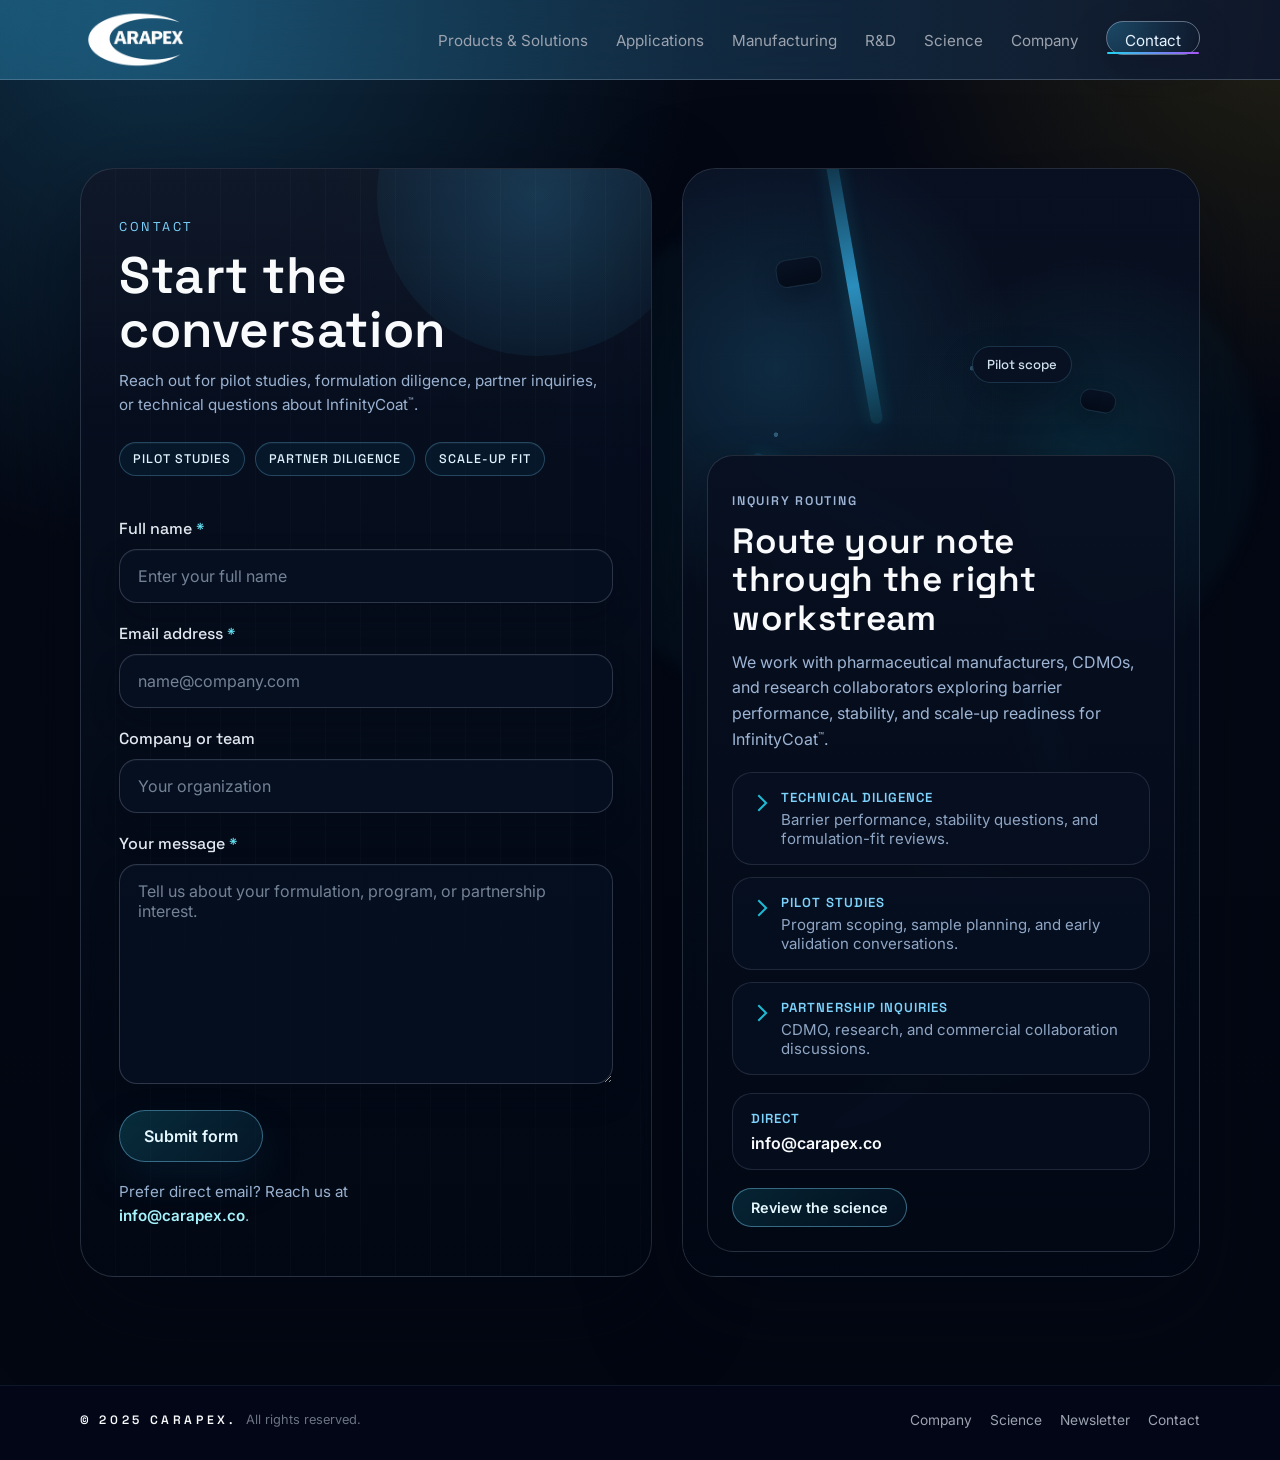
==== commit 5fd3b183: "feat: align contact page with site aesthetic" ====
--- a/contact.html
+++ b/contact.html
@@ -44,11 +44,16 @@
         <div class="contact-page-shell">
           <article class="contact-form-panel">
             <p class="eyebrow">Contact</p>
-            <h1>Contact Us</h1>
+            <h1>Start the conversation</h1>
             <p class="section-lead">
               Reach out for pilot studies, formulation diligence, partner inquiries, or technical questions about
               InfinityCoat<span class="trademark">™</span>.
             </p>
+            <div class="contact-form-highlights" aria-label="Typical inquiry areas">
+              <span>Pilot studies</span>
+              <span>Partner diligence</span>
+              <span>Scale-up fit</span>
+            </div>
 
             <form
               id="contact-form"
@@ -121,7 +126,7 @@
             </form>
           </article>
 
-          <aside class="contact-map-panel" aria-label="Contact details and inquiry coverage">
+          <aside class="contact-map-panel" aria-label="Inquiry routing and contact details">
             <div class="contact-map-art" aria-hidden="true">
               <span class="contact-map-road road-a"></span>
               <span class="contact-map-road road-b"></span>
@@ -139,29 +144,37 @@
               <span class="contact-map-block block-h"></span>
 
               <span class="contact-map-chip chip-a">Pilot scope</span>
-              <span class="contact-map-chip chip-b">Partner calls</span>
-              <span class="contact-map-chip chip-c">Tech diligence</span>
-              <span class="contact-map-chip chip-d">Formulation fit</span>
+              <span class="contact-map-chip chip-b">Barrier review</span>
+              <span class="contact-map-chip chip-c">Scale-up path</span>
+              <span class="contact-map-chip chip-d">Partner fit</span>
             </div>
 
             <div class="contact-map-overlay">
-              <p class="contact-map-kicker">Carapex contact</p>
-              <h2>Start a conversation with the right team</h2>
+              <p class="contact-map-kicker">Inquiry routing</p>
+              <h2>Route your note through the right workstream</h2>
               <p>
                 We work with pharmaceutical manufacturers, CDMOs, and research collaborators exploring barrier
                 performance, stability, and scale-up readiness for InfinityCoat<span class="trademark">™</span>.
               </p>
 
-              <div class="contact-detail-grid">
-                <div class="contact-detail-card">
-                  <span>Email</span>
-                  <a href="mailto:info@carapex.co">info@carapex.co</a>
-                </div>
-
-                <div class="contact-detail-card">
-                  <span>Typical topics</span>
-                  <p>Pilot studies, technical diligence, scale-up planning, and collaboration conversations.</p>
-                </div>
+              <ul class="contact-routing-list">
+                <li>
+                  <strong>Technical diligence</strong>
+                  <span>Barrier performance, stability questions, and formulation-fit reviews.</span>
+                </li>
+                <li>
+                  <strong>Pilot studies</strong>
+                  <span>Program scoping, sample planning, and early validation conversations.</span>
+                </li>
+                <li>
+                  <strong>Partnership inquiries</strong>
+                  <span>CDMO, research, and commercial collaboration discussions.</span>
+                </li>
+              </ul>
+
+              <div class="contact-direct-line">
+                <span>Direct</span>
+                <a href="mailto:info@carapex.co">info@carapex.co</a>
               </div>
 
               <a class="btn-outline contact-map-cta" href="science.html">Review the science</a>
--- a/styles.css
+++ b/styles.css
@@ -1619,6 +1619,20 @@
 .contact-page-section {
   position: relative;
   padding: 88px 0 108px;
+  overflow: hidden;
+}
+
+.contact-page-section::before {
+  content: "";
+  position: absolute;
+  inset: 8% auto auto 50%;
+  width: min(720px, 72vw);
+  height: 540px;
+  transform: translateX(-14%);
+  border-radius: 50%;
+  background: radial-gradient(circle, rgba(34, 211, 238, 0.14), rgba(34, 211, 238, 0));
+  pointer-events: none;
+  filter: blur(8px);
 }
 
 .contact-page-shell {
@@ -1635,37 +1649,78 @@
 
 .contact-form-panel {
   position: relative;
+  isolation: isolate;
   overflow: hidden;
   padding: 48px clamp(24px, 3vw, 54px);
   border-radius: 34px;
   background:
-    radial-gradient(circle at 0 0, rgba(255, 255, 255, 0.96), rgba(244, 238, 227, 0.98) 56%, rgba(236, 229, 216, 0.98) 100%);
-  border: 1px solid rgba(229, 231, 235, 0.8);
-  box-shadow: 0 34px 90px rgba(2, 6, 23, 0.42);
+    linear-gradient(180deg, rgba(8, 16, 33, 0.96), rgba(2, 8, 20, 0.97)),
+    radial-gradient(circle at 100% 0, rgba(34, 211, 238, 0.14), rgba(34, 211, 238, 0) 42%);
+  border: 1px solid rgba(148, 163, 184, 0.24);
+  box-shadow: 0 34px 90px rgba(2, 8, 20, 0.56);
 }
 
 .contact-form-panel::before {
   content: "";
   position: absolute;
-  inset: auto auto 0 -6%;
-  width: 220px;
-  height: 220px;
+  inset: -12% -8% auto auto;
+  width: 320px;
+  height: 320px;
   border-radius: 999px;
-  background: radial-gradient(circle, rgba(56, 189, 248, 0.18), rgba(56, 189, 248, 0));
+  background: radial-gradient(circle, rgba(56, 189, 248, 0.2), rgba(56, 189, 248, 0));
   pointer-events: none;
 }
 
+.contact-form-panel::after {
+  content: "";
+  position: absolute;
+  inset: 0;
+  background:
+    linear-gradient(180deg, rgba(255, 255, 255, 0.05), rgba(255, 255, 255, 0) 24%),
+    repeating-linear-gradient(90deg, transparent 0 34px, rgba(148, 163, 184, 0.04) 34px 35px);
+  opacity: 0.72;
+  pointer-events: none;
+}
+
+.contact-form-panel > * {
+  position: relative;
+  z-index: 1;
+}
+
 .contact-form-panel .eyebrow {
-  color: #0f766e;
+  color: #7dd3fc;
 }
 
 .contact-form-panel h1 {
-  color: #020617;
+  color: #f8fafc;
 }
 
 .contact-form-panel .section-lead,
 .contact-form-panel p {
-  color: #4b5563;
+  color: rgba(191, 219, 254, 0.8);
+}
+
+.contact-form-highlights {
+  display: flex;
+  flex-wrap: wrap;
+  gap: 10px;
+  margin-top: 24px;
+}
+
+.contact-form-highlights span {
+  display: inline-flex;
+  align-items: center;
+  padding: 8px 13px;
+  border-radius: 999px;
+  border: 1px solid rgba(125, 211, 252, 0.26);
+  background: rgba(8, 47, 73, 0.3);
+  box-shadow: inset 0 1px 0 rgba(255, 255, 255, 0.04);
+  color: #dff4ff;
+  font-family: "Space Grotesk", system-ui, sans-serif;
+  font-size: 0.78rem;
+  font-weight: 500;
+  letter-spacing: 0.08em;
+  text-transform: uppercase;
 }
 
 .contact-card-form {
@@ -1687,11 +1742,11 @@
   font-family: "Space Grotesk", system-ui, sans-serif;
   font-size: 1rem;
   font-weight: 500;
-  color: #111827;
+  color: #e2e8f0;
 }
 
 .contact-required {
-  color: #dc2626;
+  color: #67e8f9;
 }
 
 .contact-field input,
@@ -1699,11 +1754,13 @@
   width: 100%;
   padding: 16px 18px;
   border-radius: 18px;
-  border: 1px solid rgba(148, 163, 184, 0.5);
-  background: rgba(255, 255, 255, 0.92);
-  color: #0f172a;
+  border: 1px solid rgba(148, 163, 184, 0.28);
+  background: rgba(7, 16, 34, 0.82);
+  color: #f8fafc;
   font: inherit;
-  box-shadow: inset 0 1px 0 rgba(255, 255, 255, 0.35);
+  box-shadow:
+    inset 0 1px 0 rgba(255, 255, 255, 0.03),
+    0 14px 30px rgba(2, 8, 20, 0.22);
   transition: border-color var(--duration-med) var(--ease-out),
     box-shadow var(--duration-med) var(--ease-out),
     transform var(--duration-med) var(--ease-out);
@@ -1716,19 +1773,21 @@
 
 .contact-field input::placeholder,
 .contact-field textarea::placeholder {
-  color: #94a3b8;
+  color: rgba(148, 163, 184, 0.78);
 }
 
 .contact-field input:hover,
 .contact-field textarea:hover {
-  border-color: rgba(30, 41, 59, 0.32);
+  border-color: rgba(125, 211, 252, 0.36);
 }
 
 .contact-field input:focus-visible,
 .contact-field textarea:focus-visible {
   outline: none;
-  border-color: rgba(14, 116, 144, 0.72);
-  box-shadow: 0 0 0 5px rgba(15, 118, 110, 0.12);
+  border-color: rgba(34, 211, 238, 0.72);
+  box-shadow:
+    0 0 0 5px rgba(34, 211, 238, 0.12),
+    0 18px 34px rgba(8, 47, 73, 0.2);
 }
 
 .contact-submit-row {
@@ -1742,28 +1801,31 @@
 
 .contact-submit {
   padding: 15px 24px;
-  border: 0;
+  border: 1px solid rgba(125, 211, 252, 0.4);
   border-radius: 999px;
-  background: #09110f;
-  color: #f8fafc;
+  background: linear-gradient(135deg, rgba(34, 211, 238, 0.18), rgba(8, 47, 73, 0.36));
+  color: #e6f8ff;
   font: inherit;
   font-weight: 600;
   cursor: pointer;
-  box-shadow: 0 20px 40px rgba(15, 23, 42, 0.18);
+  box-shadow: 0 18px 38px rgba(8, 47, 73, 0.32);
+  transition: transform 180ms ease, border-color 180ms ease, filter 180ms ease;
 }
 
 .contact-submit:hover {
-  background: #0f1b19;
+  transform: translateY(-1px);
+  border-color: rgba(165, 243, 252, 0.72);
+  filter: brightness(1.08);
 }
 
 .contact-note {
   max-width: 34ch;
   font-size: 0.95rem;
-  color: #6b7280;
+  color: rgba(148, 163, 184, 0.94);
 }
 
 .contact-note a {
-  color: #0f766e;
+  color: #a5f3fc;
   text-decoration: none;
   font-weight: 600;
 }
@@ -1776,18 +1838,22 @@
   position: relative;
   overflow: hidden;
   border-radius: 34px;
-  border: 1px solid rgba(226, 232, 240, 0.55);
-  background: linear-gradient(180deg, #f9fbfd 0%, #ecf2f8 100%);
-  box-shadow: 0 34px 90px rgba(2, 6, 23, 0.34);
+  border: 1px solid rgba(148, 163, 184, 0.24);
+  background:
+    linear-gradient(180deg, rgba(8, 16, 33, 0.97), rgba(2, 8, 20, 0.98)),
+    radial-gradient(circle at 0 0, rgba(34, 211, 238, 0.08), rgba(34, 211, 238, 0) 38%);
+  box-shadow: 0 34px 90px rgba(2, 8, 20, 0.5);
 }
 
 .contact-map-art {
   position: absolute;
   inset: 0;
   background:
-    radial-gradient(circle at 16% 12%, rgba(255, 255, 255, 0.92), rgba(255, 255, 255, 0) 24%),
-    radial-gradient(circle at 90% 0, rgba(187, 247, 208, 0.72), rgba(187, 247, 208, 0) 18%),
-    linear-gradient(180deg, rgba(249, 250, 251, 0.92), rgba(235, 241, 247, 0.98));
+    radial-gradient(circle at 18% 18%, rgba(56, 189, 248, 0.16), rgba(56, 189, 248, 0) 24%),
+    radial-gradient(circle at 80% 26%, rgba(34, 211, 238, 0.12), rgba(34, 211, 238, 0) 22%),
+    linear-gradient(180deg, rgba(8, 16, 33, 0.92), rgba(2, 8, 20, 0.96)),
+    repeating-linear-gradient(90deg, transparent 0 30px, rgba(148, 163, 184, 0.05) 30px 31px),
+    repeating-linear-gradient(180deg, transparent 0 30px, rgba(148, 163, 184, 0.05) 30px 31px);
 }
 
 .contact-map-art::before {
@@ -1795,15 +1861,13 @@
   position: absolute;
   inset: 0;
   background-image:
-    radial-gradient(circle at 12% 14%, rgba(148, 163, 184, 0.14) 0 2px, transparent 2.5px),
-    radial-gradient(circle at 22% 32%, rgba(148, 163, 184, 0.12) 0 2px, transparent 2.5px),
-    radial-gradient(circle at 38% 26%, rgba(148, 163, 184, 0.12) 0 2px, transparent 2.5px),
-    radial-gradient(circle at 64% 22%, rgba(148, 163, 184, 0.14) 0 2px, transparent 2.5px),
-    radial-gradient(circle at 76% 48%, rgba(148, 163, 184, 0.12) 0 2px, transparent 2.5px),
-    radial-gradient(circle at 18% 66%, rgba(148, 163, 184, 0.14) 0 2px, transparent 2.5px),
-    radial-gradient(circle at 52% 72%, rgba(148, 163, 184, 0.12) 0 2px, transparent 2.5px),
-    radial-gradient(circle at 84% 78%, rgba(148, 163, 184, 0.12) 0 2px, transparent 2.5px);
-  opacity: 0.8;
+    radial-gradient(circle at 18% 24%, rgba(125, 211, 252, 0.35) 0 2px, transparent 2.5px),
+    radial-gradient(circle at 32% 56%, rgba(125, 211, 252, 0.28) 0 2px, transparent 2.5px),
+    radial-gradient(circle at 56% 18%, rgba(125, 211, 252, 0.32) 0 2px, transparent 2.5px),
+    radial-gradient(circle at 72% 42%, rgba(125, 211, 252, 0.3) 0 2px, transparent 2.5px),
+    radial-gradient(circle at 64% 74%, rgba(125, 211, 252, 0.28) 0 2px, transparent 2.5px),
+    radial-gradient(circle at 22% 80%, rgba(125, 211, 252, 0.26) 0 2px, transparent 2.5px);
+  opacity: 0.92;
 }
 
 .contact-map-road,
@@ -1814,8 +1878,8 @@
 
 .contact-map-road {
   border-radius: 999px;
-  background: rgba(145, 171, 197, 0.7);
-  box-shadow: inset 0 -1px 0 rgba(255, 255, 255, 0.25);
+  background: linear-gradient(90deg, rgba(34, 211, 238, 0.12), rgba(56, 189, 248, 0.7), rgba(34, 211, 238, 0.12));
+  box-shadow: 0 0 18px rgba(34, 211, 238, 0.16);
 }
 
 .contact-map-road.road-a {
@@ -1859,8 +1923,12 @@
 }
 
 .contact-map-block {
-  background: rgba(203, 213, 225, 0.72);
-  border-radius: 8px;
+  border-radius: 10px;
+  border: 1px solid rgba(125, 211, 252, 0.14);
+  background:
+    linear-gradient(180deg, rgba(8, 16, 33, 0.92), rgba(4, 10, 23, 0.94)),
+    radial-gradient(circle at 0 0, rgba(56, 189, 248, 0.1), rgba(56, 189, 248, 0) 60%);
+  box-shadow: 0 10px 24px rgba(2, 8, 20, 0.34);
 }
 
 .contact-map-block.block-a {
@@ -1933,32 +2001,30 @@
   font-family: "Space Grotesk", system-ui, sans-serif;
   font-size: 0.82rem;
   font-weight: 500;
-  background: rgba(255, 255, 255, 0.92);
-  box-shadow: 0 16px 34px rgba(71, 85, 105, 0.14);
+  background: rgba(7, 16, 34, 0.88);
+  border: 1px solid rgba(125, 211, 252, 0.18);
+  box-shadow: 0 16px 34px rgba(2, 8, 20, 0.26);
+  color: rgba(224, 242, 254, 0.92);
 }
 
 .contact-map-chip.chip-a {
   top: 16%;
   left: 56%;
-  color: #db2777;
 }
 
 .contact-map-chip.chip-b {
   top: 34%;
   left: 18%;
-  color: #0284c7;
 }
 
 .contact-map-chip.chip-c {
   bottom: 30%;
   right: 14%;
-  color: #7c3aed;
 }
 
 .contact-map-chip.chip-d {
   bottom: 16%;
   left: 36%;
-  color: #0f766e;
 }
 
 .contact-map-overlay {
@@ -1968,10 +2034,12 @@
   left: 24px;
   padding: 24px;
   border-radius: 26px;
-  background: rgba(255, 255, 255, 0.92);
+  background:
+    linear-gradient(180deg, rgba(8, 16, 33, 0.95), rgba(2, 8, 20, 0.94)),
+    radial-gradient(circle at 100% 0, rgba(34, 211, 238, 0.08), rgba(34, 211, 238, 0) 42%);
   backdrop-filter: blur(16px);
-  border: 1px solid rgba(226, 232, 240, 0.88);
-  box-shadow: 0 24px 50px rgba(15, 23, 42, 0.12);
+  border: 1px solid rgba(148, 163, 184, 0.22);
+  box-shadow: 0 24px 50px rgba(2, 8, 20, 0.34);
 }
 
 .contact-map-kicker {
@@ -1981,33 +2049,49 @@
   font-weight: 600;
   letter-spacing: 0.14em;
   text-transform: uppercase;
-  color: #0284c7;
+  color: #7dd3fc;
 }
 
 .contact-map-overlay h2 {
-  color: #0f172a;
+  color: #f8fafc;
   font-size: clamp(1.7rem, 2.8vw, 2.2rem);
 }
 
 .contact-map-overlay p {
   margin-top: 12px;
-  color: #475569;
-}
-
-.contact-detail-grid {
+  color: rgba(191, 219, 254, 0.82);
+}
+
+.contact-routing-list {
   display: grid;
   gap: 12px;
   margin-top: 20px;
-}
-
-.contact-detail-card {
-  padding: 16px 18px;
+  padding: 0;
+  list-style: none;
+}
+
+.contact-routing-list li {
+  position: relative;
+  padding: 16px 18px 16px 48px;
   border-radius: 20px;
-  background: rgba(248, 250, 252, 0.96);
-  border: 1px solid rgba(203, 213, 225, 0.92);
-}
-
-.contact-detail-card span {
+  background: rgba(7, 16, 34, 0.78);
+  border: 1px solid rgba(148, 163, 184, 0.18);
+}
+
+.contact-routing-list li::before {
+  content: "";
+  position: absolute;
+  left: 20px;
+  top: 24px;
+  width: 12px;
+  height: 12px;
+  border-top: 2px solid rgba(34, 211, 238, 0.88);
+  border-right: 2px solid rgba(34, 211, 238, 0.88);
+  transform: rotate(45deg);
+}
+
+.contact-routing-list strong,
+.contact-direct-line span {
   display: block;
   margin-bottom: 6px;
   font-family: "Space Grotesk", system-ui, sans-serif;
@@ -2015,35 +2099,52 @@
   font-weight: 600;
   letter-spacing: 0.08em;
   text-transform: uppercase;
-  color: #0f766e;
-}
-
-.contact-detail-card a {
-  color: #0f172a;
+  color: #7dd3fc;
+}
+
+.contact-routing-list strong {
+  margin-bottom: 4px;
+}
+
+.contact-routing-list span:last-child {
+  display: block;
+  color: rgba(191, 219, 254, 0.74);
+  font-size: 0.94rem;
+  letter-spacing: normal;
+  text-transform: none;
+  font-family: inherit;
+  font-weight: 400;
+}
+
+.contact-direct-line {
+  margin-top: 18px;
+  padding: 16px 18px;
+  border-radius: 20px;
+  border: 1px solid rgba(148, 163, 184, 0.18);
+  background: rgba(7, 16, 34, 0.72);
+}
+
+.contact-direct-line a {
+  color: #f8fafc;
   text-decoration: none;
   font-weight: 600;
 }
 
-.contact-detail-card a:hover {
+.contact-direct-line a:hover {
   text-decoration: underline;
-}
-
-.contact-detail-card p {
-  margin-top: 0;
-  color: #475569;
 }
 
 .contact-map-cta {
   margin-top: 18px;
   width: fit-content;
-  background: #0f172a;
-  border-color: #0f172a;
-  color: #f8fafc;
+  border-color: rgba(125, 211, 252, 0.42);
+  background: linear-gradient(135deg, rgba(34, 211, 238, 0.14), rgba(8, 47, 73, 0.2));
+  color: #e6f8ff;
 }
 
 .contact-map-cta:hover {
-  background: #111c32;
-  border-color: #111c32;
+  background: linear-gradient(135deg, rgba(34, 211, 238, 0.22), rgba(8, 47, 73, 0.3));
+  border-color: rgba(165, 243, 252, 0.72);
 }
 
 @media (hover: hover) and (pointer: fine) {
@@ -2255,6 +2356,10 @@
     min-height: 640px;
   }
 
+  .contact-map-panel {
+    min-height: 600px;
+  }
+
   .footer-inner {
     flex-direction: column;
     align-items: flex-start;
@@ -2416,6 +2521,15 @@
   .contact-form-panel {
     padding: 34px 20px;
     border-radius: 26px;
+  }
+
+  .contact-form-highlights {
+    gap: 8px;
+  }
+
+  .contact-form-highlights span {
+    font-size: 0.72rem;
+    letter-spacing: 0.07em;
   }
 
   .contact-card-form {
@@ -2457,4 +2571,13 @@
     padding: 8px 10px;
     font-size: 0.72rem;
   }
-}
+
+  .contact-routing-list li {
+    padding: 15px 16px 15px 42px;
+  }
+
+  .contact-routing-list li::before {
+    left: 16px;
+    top: 22px;
+  }
+}
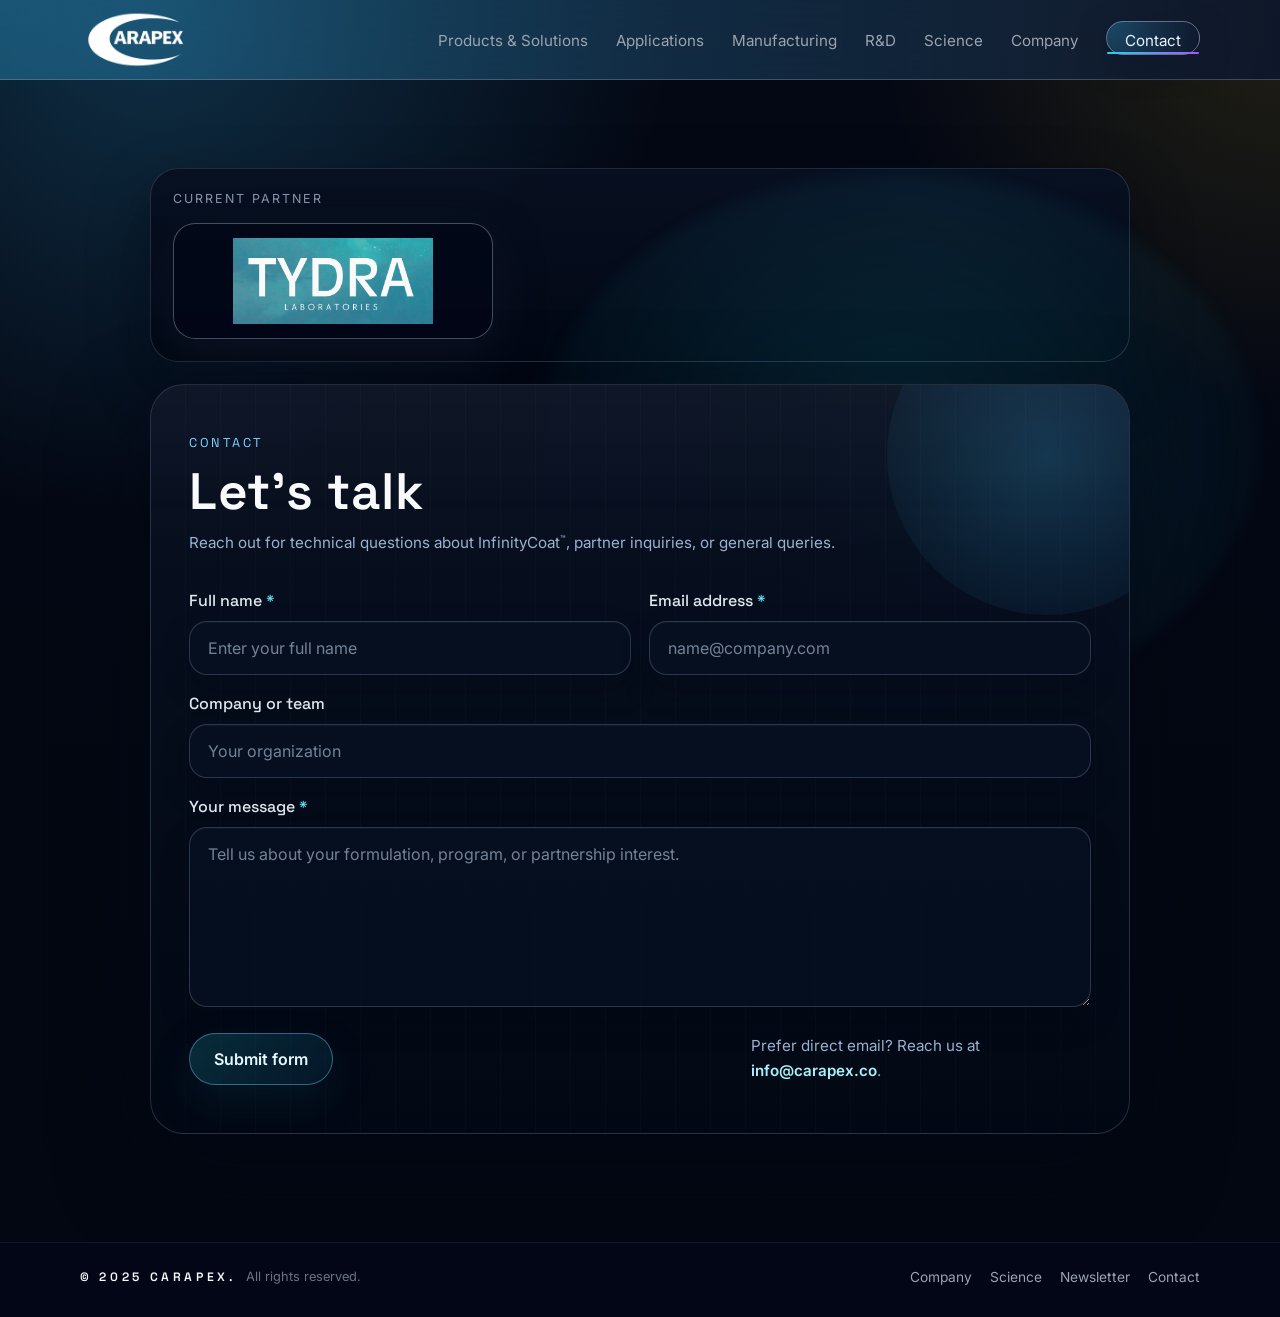
==== commit 8aeaea06: "style: simplify contact page and add partner strip" ====
--- a/contact.html
+++ b/contact.html
@@ -42,19 +42,27 @@
     <section class="section contact-page-section">
       <div class="container">
         <div class="contact-page-shell">
+          <div class="collab-block contact-partner-block" aria-label="Current partner">
+            <p class="collab-kicker">Current partner</p>
+            <div class="collab-grid">
+              <div class="collab-card">
+                <img
+                  src="tydra.png"
+                  alt="TyDRA Laboratories logo"
+                  loading="lazy"
+                  decoding="async"
+                />
+              </div>
+            </div>
+          </div>
+
           <article class="contact-form-panel">
             <p class="eyebrow">Contact</p>
-            <h1>Start the conversation</h1>
+            <h1>Let's talk</h1>
             <p class="section-lead">
-              Reach out for pilot studies, formulation diligence, partner inquiries, or technical questions about
-              InfinityCoat<span class="trademark">™</span>.
+              Reach out for technical questions about InfinityCoat<span class="trademark">™</span>, partner
+              inquiries, or general queries.
             </p>
-            <div class="contact-form-highlights" aria-label="Typical inquiry areas">
-              <span>Pilot studies</span>
-              <span>Partner diligence</span>
-              <span>Scale-up fit</span>
-            </div>
-
             <form
               id="contact-form"
               class="contact-card-form"
@@ -94,7 +102,7 @@
                   />
                 </div>
 
-                <div class="contact-field">
+                <div class="contact-field contact-field--wide">
                   <label for="contact-company">Company or team</label>
                   <input
                     id="contact-company"
@@ -105,7 +113,7 @@
                   />
                 </div>
 
-                <div class="contact-field">
+                <div class="contact-field contact-field--wide">
                   <label for="contact-message">Your message <span class="contact-required">*</span></label>
                   <textarea
                     id="contact-message"
@@ -125,61 +133,6 @@
               </div>
             </form>
           </article>
-
-          <aside class="contact-map-panel" aria-label="Inquiry routing and contact details">
-            <div class="contact-map-art" aria-hidden="true">
-              <span class="contact-map-road road-a"></span>
-              <span class="contact-map-road road-b"></span>
-              <span class="contact-map-road road-c"></span>
-              <span class="contact-map-road road-d"></span>
-              <span class="contact-map-road road-e"></span>
-
-              <span class="contact-map-block block-a"></span>
-              <span class="contact-map-block block-b"></span>
-              <span class="contact-map-block block-c"></span>
-              <span class="contact-map-block block-d"></span>
-              <span class="contact-map-block block-e"></span>
-              <span class="contact-map-block block-f"></span>
-              <span class="contact-map-block block-g"></span>
-              <span class="contact-map-block block-h"></span>
-
-              <span class="contact-map-chip chip-a">Pilot scope</span>
-              <span class="contact-map-chip chip-b">Barrier review</span>
-              <span class="contact-map-chip chip-c">Scale-up path</span>
-              <span class="contact-map-chip chip-d">Partner fit</span>
-            </div>
-
-            <div class="contact-map-overlay">
-              <p class="contact-map-kicker">Inquiry routing</p>
-              <h2>Route your note through the right workstream</h2>
-              <p>
-                We work with pharmaceutical manufacturers, CDMOs, and research collaborators exploring barrier
-                performance, stability, and scale-up readiness for InfinityCoat<span class="trademark">™</span>.
-              </p>
-
-              <ul class="contact-routing-list">
-                <li>
-                  <strong>Technical diligence</strong>
-                  <span>Barrier performance, stability questions, and formulation-fit reviews.</span>
-                </li>
-                <li>
-                  <strong>Pilot studies</strong>
-                  <span>Program scoping, sample planning, and early validation conversations.</span>
-                </li>
-                <li>
-                  <strong>Partnership inquiries</strong>
-                  <span>CDMO, research, and commercial collaboration discussions.</span>
-                </li>
-              </ul>
-
-              <div class="contact-direct-line">
-                <span>Direct</span>
-                <a href="mailto:info@carapex.co">info@carapex.co</a>
-              </div>
-
-              <a class="btn-outline contact-map-cta" href="science.html">Review the science</a>
-            </div>
-          </aside>
         </div>
       </div>
     </section>
--- a/styles.css
+++ b/styles.css
@@ -1637,14 +1637,29 @@
 
 .contact-page-shell {
   display: grid;
-  grid-template-columns: minmax(0, 1.05fr) minmax(0, 0.95fr);
-  gap: 30px;
-  align-items: stretch;
-}
-
-.contact-form-panel,
-.contact-map-panel {
-  min-height: 760px;
+  gap: 22px;
+  max-width: min(980px, 100%);
+  margin: 0 auto;
+}
+
+.contact-partner-block {
+  margin-top: 0;
+  padding: 20px 22px 22px;
+  border-top: none;
+  border-radius: 28px;
+  background:
+    linear-gradient(180deg, rgba(8, 16, 33, 0.94), rgba(2, 8, 20, 0.95)),
+    radial-gradient(circle at 100% 0, rgba(34, 211, 238, 0.1), rgba(34, 211, 238, 0) 40%);
+  border: 1px solid rgba(148, 163, 184, 0.22);
+  box-shadow: 0 24px 60px rgba(2, 8, 20, 0.46);
+}
+
+.contact-partner-block .collab-kicker {
+  margin-bottom: 14px;
+}
+
+.contact-partner-block .collab-grid {
+  grid-template-columns: minmax(240px, 320px);
 }
 
 .contact-form-panel {
@@ -1700,42 +1715,24 @@
   color: rgba(191, 219, 254, 0.8);
 }
 
-.contact-form-highlights {
-  display: flex;
-  flex-wrap: wrap;
-  gap: 10px;
-  margin-top: 24px;
-}
-
-.contact-form-highlights span {
-  display: inline-flex;
-  align-items: center;
-  padding: 8px 13px;
-  border-radius: 999px;
-  border: 1px solid rgba(125, 211, 252, 0.26);
-  background: rgba(8, 47, 73, 0.3);
-  box-shadow: inset 0 1px 0 rgba(255, 255, 255, 0.04);
-  color: #dff4ff;
-  font-family: "Space Grotesk", system-ui, sans-serif;
-  font-size: 0.78rem;
-  font-weight: 500;
-  letter-spacing: 0.08em;
-  text-transform: uppercase;
-}
-
 .contact-card-form {
-  margin-top: 42px;
+  margin-top: 34px;
 }
 
 .contact-form-grid {
   display: grid;
-  gap: 20px;
+  grid-template-columns: repeat(2, minmax(0, 1fr));
+  gap: 18px;
 }
 
 .contact-field {
   display: flex;
   flex-direction: column;
   gap: 10px;
+}
+
+.contact-field--wide {
+  grid-column: 1 / -1;
 }
 
 .contact-field label {
@@ -1767,7 +1764,7 @@
 }
 
 .contact-field textarea {
-  min-height: 220px;
+  min-height: 180px;
   resize: vertical;
 }
 
@@ -1832,319 +1829,6 @@
 
 .contact-note a:hover {
   text-decoration: underline;
-}
-
-.contact-map-panel {
-  position: relative;
-  overflow: hidden;
-  border-radius: 34px;
-  border: 1px solid rgba(148, 163, 184, 0.24);
-  background:
-    linear-gradient(180deg, rgba(8, 16, 33, 0.97), rgba(2, 8, 20, 0.98)),
-    radial-gradient(circle at 0 0, rgba(34, 211, 238, 0.08), rgba(34, 211, 238, 0) 38%);
-  box-shadow: 0 34px 90px rgba(2, 8, 20, 0.5);
-}
-
-.contact-map-art {
-  position: absolute;
-  inset: 0;
-  background:
-    radial-gradient(circle at 18% 18%, rgba(56, 189, 248, 0.16), rgba(56, 189, 248, 0) 24%),
-    radial-gradient(circle at 80% 26%, rgba(34, 211, 238, 0.12), rgba(34, 211, 238, 0) 22%),
-    linear-gradient(180deg, rgba(8, 16, 33, 0.92), rgba(2, 8, 20, 0.96)),
-    repeating-linear-gradient(90deg, transparent 0 30px, rgba(148, 163, 184, 0.05) 30px 31px),
-    repeating-linear-gradient(180deg, transparent 0 30px, rgba(148, 163, 184, 0.05) 30px 31px);
-}
-
-.contact-map-art::before {
-  content: "";
-  position: absolute;
-  inset: 0;
-  background-image:
-    radial-gradient(circle at 18% 24%, rgba(125, 211, 252, 0.35) 0 2px, transparent 2.5px),
-    radial-gradient(circle at 32% 56%, rgba(125, 211, 252, 0.28) 0 2px, transparent 2.5px),
-    radial-gradient(circle at 56% 18%, rgba(125, 211, 252, 0.32) 0 2px, transparent 2.5px),
-    radial-gradient(circle at 72% 42%, rgba(125, 211, 252, 0.3) 0 2px, transparent 2.5px),
-    radial-gradient(circle at 64% 74%, rgba(125, 211, 252, 0.28) 0 2px, transparent 2.5px),
-    radial-gradient(circle at 22% 80%, rgba(125, 211, 252, 0.26) 0 2px, transparent 2.5px);
-  opacity: 0.92;
-}
-
-.contact-map-road,
-.contact-map-block,
-.contact-map-chip {
-  position: absolute;
-}
-
-.contact-map-road {
-  border-radius: 999px;
-  background: linear-gradient(90deg, rgba(34, 211, 238, 0.12), rgba(56, 189, 248, 0.7), rgba(34, 211, 238, 0.12));
-  box-shadow: 0 0 18px rgba(34, 211, 238, 0.16);
-}
-
-.contact-map-road.road-a {
-  top: 10%;
-  left: 6%;
-  width: 54%;
-  height: 12px;
-  transform: rotate(80deg);
-}
-
-.contact-map-road.road-b {
-  top: 32%;
-  left: 10%;
-  width: 62%;
-  height: 12px;
-  transform: rotate(27deg);
-}
-
-.contact-map-road.road-c {
-  top: 52%;
-  right: 5%;
-  width: 48%;
-  height: 12px;
-  transform: rotate(74deg);
-}
-
-.contact-map-road.road-d {
-  bottom: 16%;
-  left: 12%;
-  width: 66%;
-  height: 12px;
-  transform: rotate(-22deg);
-}
-
-.contact-map-road.road-e {
-  top: 65%;
-  left: 40%;
-  width: 38%;
-  height: 12px;
-  transform: rotate(36deg);
-}
-
-.contact-map-block {
-  border-radius: 10px;
-  border: 1px solid rgba(125, 211, 252, 0.14);
-  background:
-    linear-gradient(180deg, rgba(8, 16, 33, 0.92), rgba(4, 10, 23, 0.94)),
-    radial-gradient(circle at 0 0, rgba(56, 189, 248, 0.1), rgba(56, 189, 248, 0) 60%);
-  box-shadow: 0 10px 24px rgba(2, 8, 20, 0.34);
-}
-
-.contact-map-block.block-a {
-  top: 8%;
-  left: 18%;
-  width: 46px;
-  height: 28px;
-  transform: rotate(-9deg);
-}
-
-.contact-map-block.block-b {
-  top: 20%;
-  right: 16%;
-  width: 36px;
-  height: 22px;
-  transform: rotate(10deg);
-}
-
-.contact-map-block.block-c {
-  top: 34%;
-  left: 58%;
-  width: 54px;
-  height: 28px;
-  transform: rotate(8deg);
-}
-
-.contact-map-block.block-d {
-  top: 46%;
-  left: 14%;
-  width: 70px;
-  height: 38px;
-  transform: rotate(-12deg);
-}
-
-.contact-map-block.block-e {
-  top: 54%;
-  right: 14%;
-  width: 40px;
-  height: 28px;
-  transform: rotate(6deg);
-}
-
-.contact-map-block.block-f {
-  bottom: 28%;
-  left: 46%;
-  width: 64px;
-  height: 36px;
-  transform: rotate(-11deg);
-}
-
-.contact-map-block.block-g {
-  bottom: 18%;
-  left: 18%;
-  width: 48px;
-  height: 28px;
-  transform: rotate(4deg);
-}
-
-.contact-map-block.block-h {
-  bottom: 10%;
-  right: 18%;
-  width: 44px;
-  height: 24px;
-  transform: rotate(-8deg);
-}
-
-.contact-map-chip {
-  padding: 9px 14px;
-  border-radius: 999px;
-  font-family: "Space Grotesk", system-ui, sans-serif;
-  font-size: 0.82rem;
-  font-weight: 500;
-  background: rgba(7, 16, 34, 0.88);
-  border: 1px solid rgba(125, 211, 252, 0.18);
-  box-shadow: 0 16px 34px rgba(2, 8, 20, 0.26);
-  color: rgba(224, 242, 254, 0.92);
-}
-
-.contact-map-chip.chip-a {
-  top: 16%;
-  left: 56%;
-}
-
-.contact-map-chip.chip-b {
-  top: 34%;
-  left: 18%;
-}
-
-.contact-map-chip.chip-c {
-  bottom: 30%;
-  right: 14%;
-}
-
-.contact-map-chip.chip-d {
-  bottom: 16%;
-  left: 36%;
-}
-
-.contact-map-overlay {
-  position: absolute;
-  right: 24px;
-  bottom: 24px;
-  left: 24px;
-  padding: 24px;
-  border-radius: 26px;
-  background:
-    linear-gradient(180deg, rgba(8, 16, 33, 0.95), rgba(2, 8, 20, 0.94)),
-    radial-gradient(circle at 100% 0, rgba(34, 211, 238, 0.08), rgba(34, 211, 238, 0) 42%);
-  backdrop-filter: blur(16px);
-  border: 1px solid rgba(148, 163, 184, 0.22);
-  box-shadow: 0 24px 50px rgba(2, 8, 20, 0.34);
-}
-
-.contact-map-kicker {
-  margin-bottom: 10px;
-  font-family: "Space Grotesk", system-ui, sans-serif;
-  font-size: 0.78rem;
-  font-weight: 600;
-  letter-spacing: 0.14em;
-  text-transform: uppercase;
-  color: #7dd3fc;
-}
-
-.contact-map-overlay h2 {
-  color: #f8fafc;
-  font-size: clamp(1.7rem, 2.8vw, 2.2rem);
-}
-
-.contact-map-overlay p {
-  margin-top: 12px;
-  color: rgba(191, 219, 254, 0.82);
-}
-
-.contact-routing-list {
-  display: grid;
-  gap: 12px;
-  margin-top: 20px;
-  padding: 0;
-  list-style: none;
-}
-
-.contact-routing-list li {
-  position: relative;
-  padding: 16px 18px 16px 48px;
-  border-radius: 20px;
-  background: rgba(7, 16, 34, 0.78);
-  border: 1px solid rgba(148, 163, 184, 0.18);
-}
-
-.contact-routing-list li::before {
-  content: "";
-  position: absolute;
-  left: 20px;
-  top: 24px;
-  width: 12px;
-  height: 12px;
-  border-top: 2px solid rgba(34, 211, 238, 0.88);
-  border-right: 2px solid rgba(34, 211, 238, 0.88);
-  transform: rotate(45deg);
-}
-
-.contact-routing-list strong,
-.contact-direct-line span {
-  display: block;
-  margin-bottom: 6px;
-  font-family: "Space Grotesk", system-ui, sans-serif;
-  font-size: 0.82rem;
-  font-weight: 600;
-  letter-spacing: 0.08em;
-  text-transform: uppercase;
-  color: #7dd3fc;
-}
-
-.contact-routing-list strong {
-  margin-bottom: 4px;
-}
-
-.contact-routing-list span:last-child {
-  display: block;
-  color: rgba(191, 219, 254, 0.74);
-  font-size: 0.94rem;
-  letter-spacing: normal;
-  text-transform: none;
-  font-family: inherit;
-  font-weight: 400;
-}
-
-.contact-direct-line {
-  margin-top: 18px;
-  padding: 16px 18px;
-  border-radius: 20px;
-  border: 1px solid rgba(148, 163, 184, 0.18);
-  background: rgba(7, 16, 34, 0.72);
-}
-
-.contact-direct-line a {
-  color: #f8fafc;
-  text-decoration: none;
-  font-weight: 600;
-}
-
-.contact-direct-line a:hover {
-  text-decoration: underline;
-}
-
-.contact-map-cta {
-  margin-top: 18px;
-  width: fit-content;
-  border-color: rgba(125, 211, 252, 0.42);
-  background: linear-gradient(135deg, rgba(34, 211, 238, 0.14), rgba(8, 47, 73, 0.2));
-  color: #e6f8ff;
-}
-
-.contact-map-cta:hover {
-  background: linear-gradient(135deg, rgba(34, 211, 238, 0.22), rgba(8, 47, 73, 0.3));
-  border-color: rgba(165, 243, 252, 0.72);
 }
 
 @media (hover: hover) and (pointer: fine) {
@@ -2348,16 +2032,7 @@
   }
 
   .contact-page-shell {
-    grid-template-columns: minmax(0, 1fr);
-  }
-
-  .contact-form-panel,
-  .contact-map-panel {
-    min-height: 640px;
-  }
-
-  .contact-map-panel {
-    min-height: 600px;
+    max-width: min(960px, 100%);
   }
 
   .footer-inner {
@@ -2513,27 +2188,26 @@
     padding: 72px 0 88px;
   }
 
-  .contact-form-panel,
-  .contact-map-panel {
-    min-height: auto;
-  }
-
   .contact-form-panel {
     padding: 34px 20px;
     border-radius: 26px;
   }
 
-  .contact-form-highlights {
-    gap: 8px;
-  }
-
-  .contact-form-highlights span {
-    font-size: 0.72rem;
-    letter-spacing: 0.07em;
+  .contact-partner-block {
+    padding: 18px 18px 20px;
+    border-radius: 24px;
+  }
+
+  .contact-partner-block .collab-grid {
+    grid-template-columns: minmax(0, 1fr);
   }
 
   .contact-card-form {
     margin-top: 32px;
+  }
+
+  .contact-form-grid {
+    grid-template-columns: minmax(0, 1fr);
   }
 
   .contact-field input,
@@ -2543,7 +2217,7 @@
   }
 
   .contact-field textarea {
-    min-height: 180px;
+    min-height: 160px;
   }
 
   .contact-submit-row {
@@ -2554,30 +2228,7 @@
     width: 100%;
   }
 
-  .contact-map-panel {
-    min-height: 560px;
-    border-radius: 26px;
-  }
-
-  .contact-map-overlay {
-    right: 16px;
-    bottom: 16px;
-    left: 16px;
-    padding: 18px;
-    border-radius: 22px;
-  }
-
-  .contact-map-chip {
-    padding: 8px 10px;
-    font-size: 0.72rem;
-  }
-
-  .contact-routing-list li {
-    padding: 15px 16px 15px 42px;
-  }
-
-  .contact-routing-list li::before {
-    left: 16px;
-    top: 22px;
-  }
-}
+  .contact-submit-row {
+    align-items: stretch;
+  }
+}
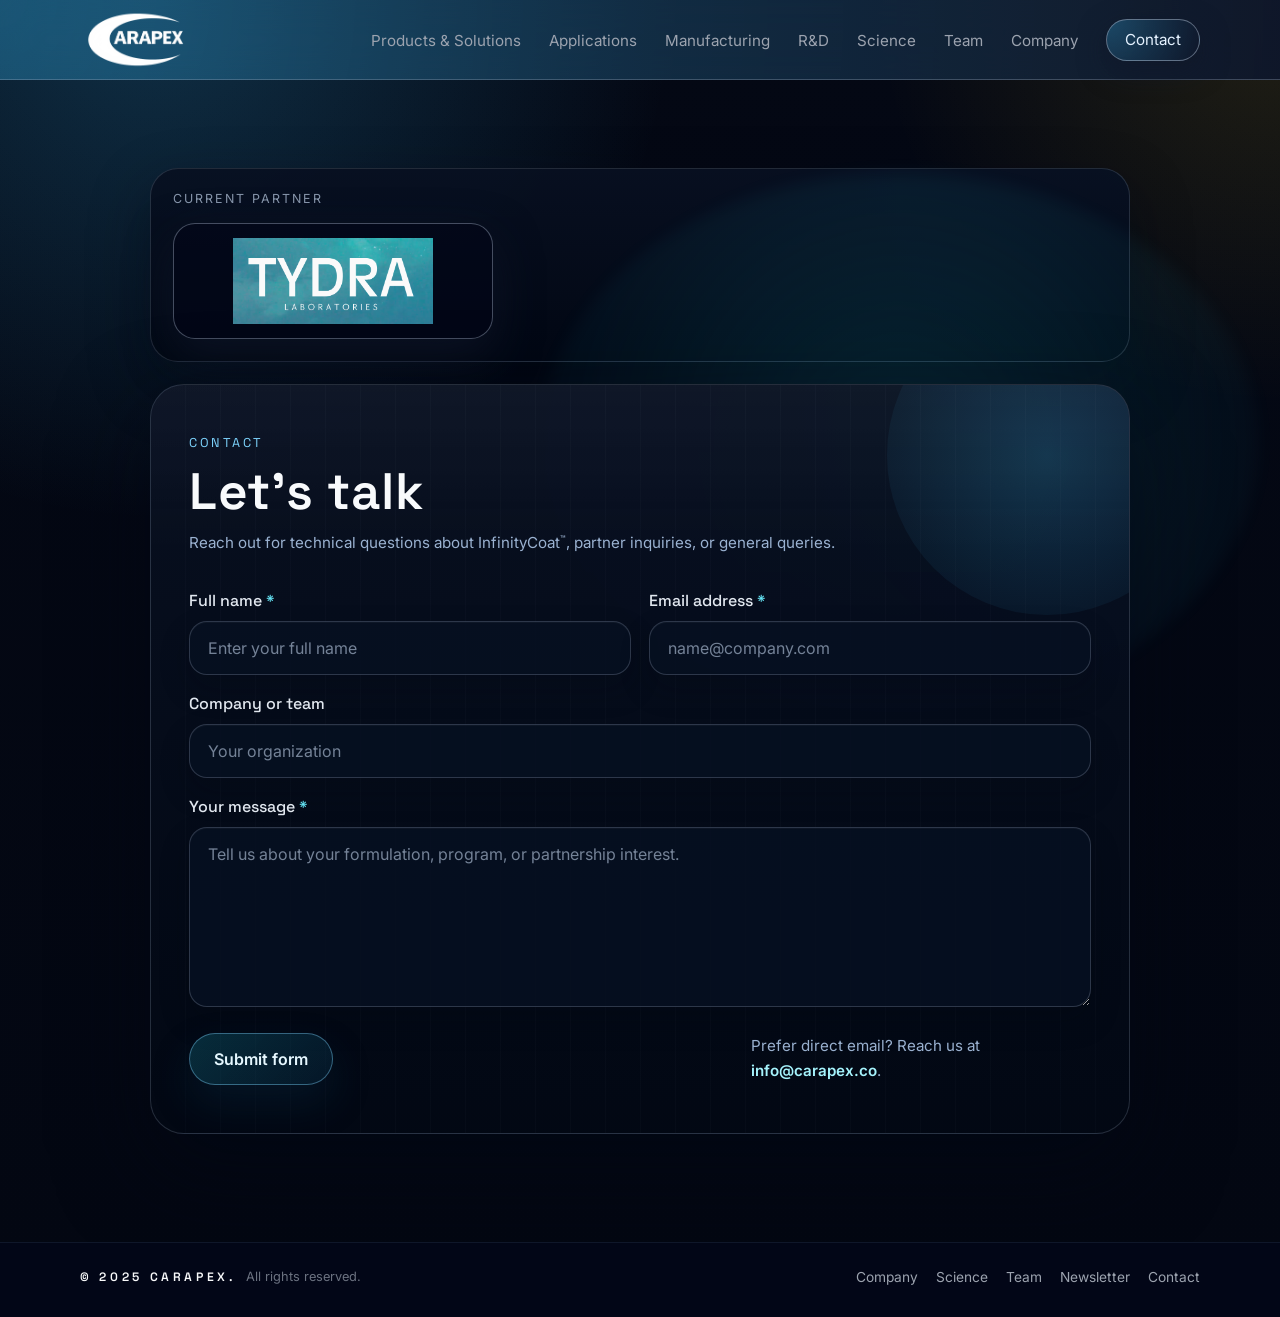
==== commit 348d359f: "feat: move team headshots to dedicated page" ====
--- a/contact.html
+++ b/contact.html
@@ -31,6 +31,7 @@
           <li><a href="index.html#manufacturing">Manufacturing</a></li>
           <li><a href="index.html#rnd">R&amp;D</a></li>
           <li><a href="science.html">Science</a></li>
+          <li><a href="team.html">Team</a></li>
           <li><a href="index.html#company">Company</a></li>
           <li><a href="contact.html" class="nav-cta is-active" aria-current="page">Contact</a></li>
         </ul>
@@ -147,6 +148,7 @@
       <div class="footer-links">
         <a href="index.html#company">Company</a>
         <a href="science.html">Science</a>
+        <a href="team.html">Team</a>
         <a href="index.html#newsletter">Newsletter</a>
         <a href="contact.html" aria-current="page">Contact</a>
       </div>
--- a/styles.css
+++ b/styles.css
@@ -100,9 +100,8 @@
     filter: brightness(1.05);
   }
 
-  .hero-dot:hover {
-    transform: scale(1.25);
-    background: rgba(148, 163, 184, 0.6);
+  .hero-dot:hover::before {
+    background: rgba(148, 163, 184, 0.72);
   }
 
   .btn-primary:hover {
@@ -314,13 +313,22 @@
   color: #e5e7eb;
 }
 
-.nav-cta {
+.nav-links a.nav-cta {
+  display: inline-flex;
+  align-items: center;
+  justify-content: center;
   padding: 9px 18px;
+  min-height: 42px;
   border-radius: 999px;
   border: 1px solid rgba(148, 163, 184, 0.6);
   background: radial-gradient(circle at 0 0, rgba(56, 189, 248, 0.28), rgba(15, 23, 42, 0.98));
   box-shadow: 0 10px 28px rgba(15, 23, 42, 0.7);
   color: #e5f2ff !important;
+  line-height: 1;
+}
+
+.nav-links a.nav-cta::after {
+  content: none;
 }
 
 /* Mobile menu toggle */
@@ -328,6 +336,7 @@
 .menu-toggle {
   display: none;
   flex-direction: column;
+  align-items: center;
   justify-content: center;
   gap: 5px;
   width: 36px;
@@ -426,7 +435,7 @@
 .hero-bottom-inner {
   display: flex;
   gap: 20px;
-  align-items: flex-end;
+  align-items: stretch;
 }
 
 .hero-chip,
@@ -436,6 +445,9 @@
 
 .hero-chip {
   flex: 0 0 32%;
+  display: flex;
+  flex-direction: column;
+  justify-content: flex-end;
   padding: 18px 18px 20px;
   border-radius: 18px;
   background: rgba(15, 23, 42, 0.96);
@@ -466,26 +478,36 @@
 
 .hero-carousel {
   flex: 1;
-  padding: 18px 22px 18px;
+  display: grid;
+  grid-template-rows: minmax(0, 1fr) auto;
+  gap: 16px;
+  padding: 18px 22px 16px;
   border-radius: 20px;
   background: radial-gradient(circle at 0 0, rgba(56, 189, 248, 0.36), rgba(15, 23, 42, 0.96));
   border: 1px solid rgba(148, 163, 184, 0.6);
   box-shadow: var(--shadow-soft);
   position: relative;
-  min-height: 138px;
   overflow: hidden;
 }
 
+.hero-slides {
+  display: grid;
+  min-height: 0;
+}
+
 .hero-slide {
-  position: absolute;
-  inset: 18px 22px 62px;
+  grid-area: 1 / 1;
   opacity: 0;
+  visibility: hidden;
+  pointer-events: none;
   transform: translateY(10px);
   transition: opacity 260ms ease-out, transform 260ms ease-out;
 }
 
 .hero-slide.active {
   opacity: 1;
+  visibility: visible;
+  pointer-events: auto;
   transform: translateY(0);
 }
 
@@ -504,30 +526,117 @@
 
 .hero-slide p {
   font-size: 0.86rem;
-  max-width: 580px;
+  max-width: 620px;
 }
 
 .hero-dots {
-  position: absolute;
-  right: 18px;
-  bottom: 12px;
   display: flex;
-  gap: 6px;
+  justify-self: end;
+  gap: 8px;
 }
 
 .hero-dot {
-  width: 8px;
-  height: 8px;
-  border-radius: 999px;
+  position: relative;
+  display: inline-flex;
+  align-items: center;
+  justify-content: center;
+  width: 28px;
+  height: 28px;
   border: none;
   padding: 0;
   cursor: pointer;
+  background: transparent;
+}
+
+.hero-dot::before {
+  content: "";
+  width: 10px;
+  height: 10px;
+  border-radius: 999px;
   background: rgba(148, 163, 184, 0.4);
-}
-
-.hero-dot.active {
-  width: 18px;
+  transition: width var(--duration-med) var(--ease-out),
+    background-color var(--duration-med) var(--ease-out),
+    filter var(--duration-med) var(--ease-out);
+}
+
+.hero-dot.active::before {
+  width: 22px;
   background: linear-gradient(90deg, #22d3ee, #a855f7);
+}
+
+@media (min-width: 1025px) and (max-height: 860px) {
+  .hero-inner {
+    padding: 52px 0 150px;
+  }
+
+  .hero-main {
+    max-width: 500px;
+  }
+
+  .hero-main h1 {
+    font-size: clamp(2.35rem, 3.2vw, 2.95rem);
+    line-height: 0.98;
+  }
+
+  .hero-lead {
+    margin-top: 12px;
+    font-size: 0.92rem;
+    max-width: 500px;
+  }
+
+  .hero-badges {
+    margin-top: 16px;
+    gap: 8px;
+  }
+
+  .badge {
+    font-size: 0.75rem;
+    padding: 6px 10px;
+  }
+
+  .hero-chip {
+    padding: 16px 18px 18px;
+  }
+
+  .chip-title {
+    font-size: 1rem;
+  }
+
+  .hero-carousel {
+    gap: 12px;
+    padding: 16px 20px 14px;
+  }
+
+  .slide-kicker {
+    font-size: 0.74rem;
+    margin-bottom: 6px;
+  }
+
+  .hero-slide h3 {
+    font-size: 0.96rem;
+    margin-bottom: 2px;
+  }
+
+  .hero-slide p {
+    font-size: 0.82rem;
+  }
+}
+
+@media (min-width: 961px) and (max-height: 800px) {
+  .hero-landing {
+    min-height: calc(100svh - var(--header-height));
+  }
+
+  .hero-inner {
+    padding: 52px 0 24px;
+  }
+
+  .hero-bottom-panel {
+    position: relative;
+    bottom: auto;
+    padding-bottom: 24px;
+    pointer-events: auto;
+  }
 }
 
 /* Scroll indicator */
@@ -944,6 +1053,146 @@
   color: rgba(148, 163, 184, 0.9);
 }
 
+.team-page {
+  background:
+    radial-gradient(circle at 12% 0, rgba(56, 189, 248, 0.22), rgba(2, 6, 23, 0) 32%),
+    radial-gradient(circle at 100% 0, rgba(250, 204, 21, 0.1), rgba(2, 6, 23, 0) 24%),
+    linear-gradient(180deg, #040814 0%, #030712 100%);
+}
+
+.team-page .section {
+  background: none;
+}
+
+.team-page-hero {
+  position: relative;
+  overflow: hidden;
+  padding: 92px 0 42px;
+}
+
+.team-page-hero::before {
+  content: "";
+  position: absolute;
+  inset: 2% auto auto 50%;
+  width: min(760px, 76vw);
+  height: 520px;
+  transform: translateX(-12%);
+  border-radius: 50%;
+  background: radial-gradient(circle, rgba(34, 211, 238, 0.16), rgba(34, 211, 238, 0));
+  filter: blur(8px);
+  pointer-events: none;
+}
+
+.team-page-hero .container,
+.team-page-section .container {
+  position: relative;
+  z-index: 1;
+}
+
+.team-hero-layout {
+  display: grid;
+  grid-template-columns: minmax(0, 1.2fr) minmax(280px, 0.8fr);
+  gap: 24px;
+  align-items: stretch;
+}
+
+.team-hero-copy,
+.team-hero-card,
+.team-roster {
+  border-radius: 30px;
+  border: 1px solid rgba(148, 163, 184, 0.22);
+  background:
+    linear-gradient(180deg, rgba(8, 16, 33, 0.96), rgba(2, 8, 20, 0.97)),
+    radial-gradient(circle at 100% 0, rgba(34, 211, 238, 0.12), rgba(34, 211, 238, 0) 42%);
+  box-shadow: 0 30px 80px rgba(2, 8, 20, 0.5);
+}
+
+.team-hero-copy {
+  padding: clamp(28px, 4vw, 52px);
+}
+
+.team-hero-copy .section-lead {
+  margin-top: 16px;
+}
+
+.team-hero-copy p + p {
+  margin-top: 12px;
+}
+
+.team-hero-card {
+  padding: 24px;
+  display: flex;
+  flex-direction: column;
+  justify-content: space-between;
+  gap: 18px;
+}
+
+.team-hero-card h2 {
+  font-size: clamp(1.4rem, 2vw, 1.8rem);
+}
+
+.team-hero-card ul {
+  margin: 0;
+  padding-left: 18px;
+  color: var(--text-muted);
+}
+
+.team-hero-card li + li {
+  margin-top: 8px;
+}
+
+.team-page-section {
+  padding: 24px 0 108px;
+}
+
+.team-page-section .team-block {
+  margin-top: 0;
+}
+
+.team-page-section .team-grid {
+  grid-template-columns: repeat(2, minmax(0, 1fr));
+  margin-top: 18px;
+}
+
+.team-roster {
+  margin-top: 24px;
+  padding: 26px;
+}
+
+.team-roster h3 {
+  margin-bottom: 8px;
+}
+
+.team-roster-grid {
+  display: grid;
+  grid-template-columns: repeat(2, minmax(0, 1fr));
+  gap: 14px 18px;
+  margin-top: 20px;
+}
+
+.team-roster-entry {
+  padding: 16px 18px;
+  border-radius: 20px;
+  background: rgba(7, 14, 30, 0.72);
+  border: 1px solid rgba(148, 163, 184, 0.18);
+}
+
+.team-roster-entry p + p {
+  margin-top: 4px;
+}
+
+.team-roster-name {
+  color: #f1f5f9;
+  font-weight: 600;
+}
+
+.team-roster-role {
+  font-size: 0.84rem;
+  letter-spacing: 0.08em;
+  text-transform: uppercase;
+  color: rgba(148, 163, 184, 0.92);
+}
+
 /* ===== Newsletter ===== */
 
 .newsletter {
@@ -1913,8 +2162,8 @@
   }
 
   .hero-carousel {
-    padding: 16px 16px 16px;
-    min-height: 220px;
+    gap: 14px;
+    padding: 16px 16px 14px;
   }
 
   
@@ -1953,14 +2202,6 @@
     padding: 16px 16px 18px;
   }
   
-  .hero-slide {
-    inset: 16px 16px 56px;
-  }
-  
-  .hero-dots {
-    right: 14px;
-    bottom: 10px;
-  }
 .stack-panel {
     height: calc(100vh - var(--header-height));
   }
@@ -1975,6 +2216,11 @@
 
   .team-grid {
     grid-template-columns: repeat(2, minmax(0, 1fr));
+  }
+
+  .team-hero-layout,
+  .team-roster-grid {
+    grid-template-columns: minmax(0, 1fr);
   }
 
   .newsletter-layout {
@@ -2070,18 +2316,9 @@
     padding-bottom: 22px;
   }
 
-  
   .hero-carousel {
+    gap: 12px;
     padding: 14px 14px 14px;
-    min-height: 248px;
-  }
-  
-  .hero-slide {
-    inset: 14px 14px 58px;
-  }
-  
-  .hero-dot.active {
-    width: 16px;
   }
 
   .section {
@@ -2094,6 +2331,14 @@
 
   .team-grid {
     grid-template-columns: minmax(0, 1fr);
+  }
+
+  .team-page-hero {
+    padding-top: 74px;
+  }
+
+  .team-page-section {
+    padding-bottom: 84px;
   }
 
   .newsletter-fields {
